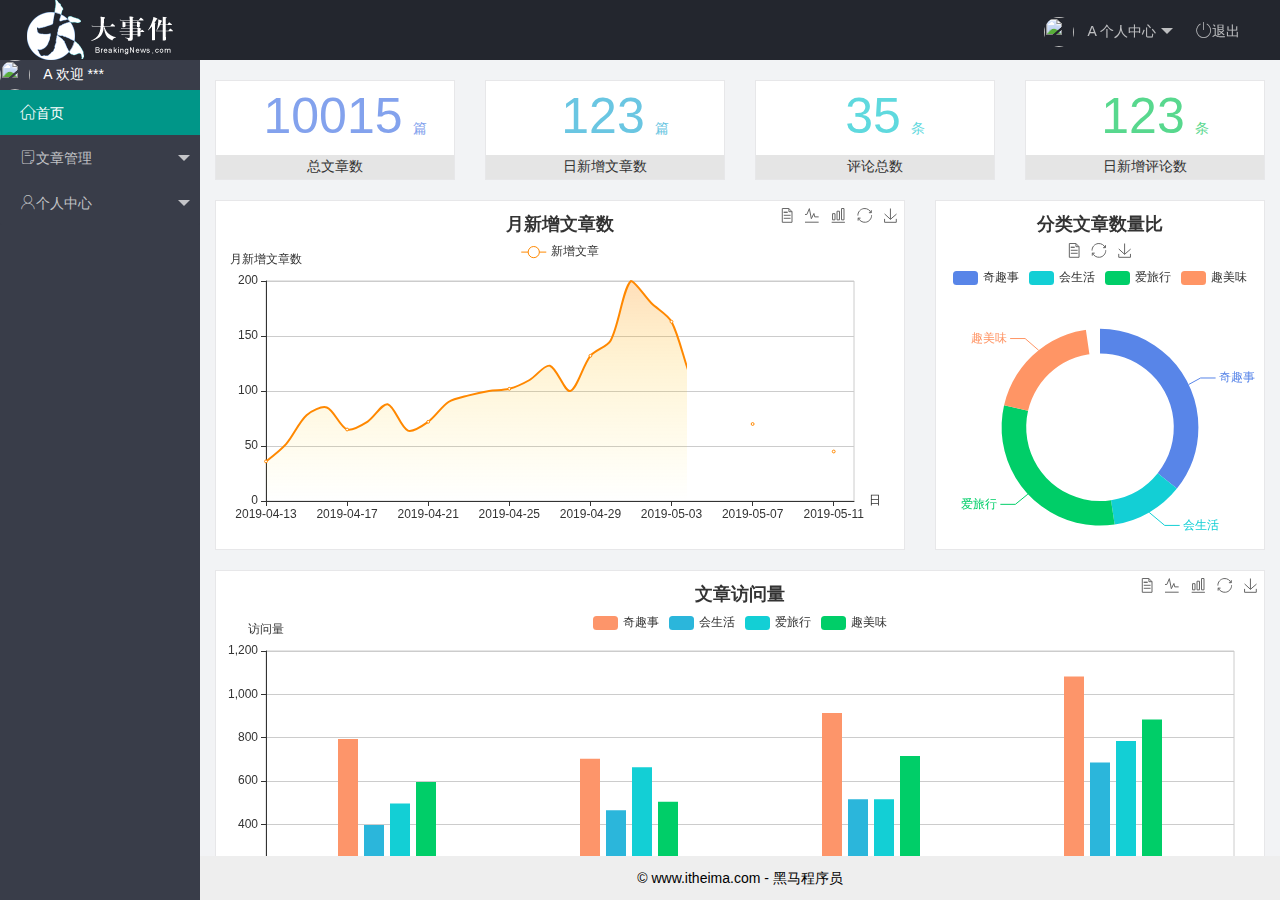
==== index.html @ 7f051580 "保存登录页面" ====
<html lang="en">

<head>
    <meta charset="UTF-8" />
    <meta name="viewport" content="width=device-width, initial-scale=1.0" />
    <title>后台主页</title>
    <!-- 导入 layui 的样式表 -->
    <link rel="stylesheet" href="/assets/lib/layui/css/layui.css" />
    <!-- 导入第三方图标库 -->
    <link rel="stylesheet" href="/assets/fonts/iconfont.css" />
    <!-- 导入自己的样式表 -->
    <link rel="stylesheet" href="/assets/css/index.css" />
</head>

<body class="layui-layout-body">
    <div class="layui-layout layui-layout-admin">
        <div class="layui-header">
            <div class="layui-logo">
                <img src="/assets/images/logo.png" alt="" />
            </div>
            <!-- 头部区域（可配合layui已有的水平导航） -->
            <ul class="layui-nav layui-layout-right">
                <li class="layui-nav-item">
                    <a href="javascript:;" class="userinfo">
                        <img src="http://t.cn/RCzsdCq" class="layui-nav-img" />
                        <span class="text-avatar">A</span> 个人中心
                    </a>
                    <dl class="layui-nav-child">
                        <dd><a href="">基本资料</a></dd>
                        <dd><a href="">更换头像</a></dd>
                        <dd><a href="">重置密码</a></dd>
                    </dl>
                </li>
                <li class="layui-nav-item">
                    <a href=""><span class="iconfont icon-tuichu"></span>退出</a>
                </li>
            </ul>
        </div>

        <div class="layui-side layui-bg-black">
            <div class="layui-side-scroll">
                <div class="userinfo">
                    <img src="http://t.cn/RCzsdCq" class="layui-nav-img" />
                    <span class="text-avatar">A</span>
                    <span id="welcome">欢迎 ***</span>
                </div>
                <!-- 左侧导航区域（可配合layui已有的垂直导航） -->
                <ul class="layui-nav layui-nav-tree" lay-shrink="all">
                    <li class="layui-nav-item layui-this">
                        <a href="/home/dashboard.html" target="fm"><span class="iconfont icon-home"></span>首页</a>
                    </li>
                    <li class="layui-nav-item">
                        <a class="" href="javascript:;"><span class="iconfont icon-16"></span>文章管理</a>
                        <dl class="layui-nav-child">
                            <dd>
                                <a href="javascript:;"><i class="layui-icon layui-icon-app"></i>文章类别</a>
                            </dd>
                            <dd>
                                <a href="javascript:;"><i class="layui-icon layui-icon-app"></i>文章列表</a>
                            </dd>
                            <dd>
                                <a href="javascript:;"><i class="layui-icon layui-icon-app"></i>发布文章</a>
                            </dd>
                        </dl>
                    </li>
                    <li class="layui-nav-item">
                        <a href="javascript:;"><span class="iconfont icon-user"></span>个人中心</a>
                        <dl class="layui-nav-child">
                            <dd>
                                <a href="javascript:;"><i class="layui-icon layui-icon-app"></i>基本资料</a>
                            </dd>
                            <dd>
                                <a href="javascript:;"><i class="layui-icon layui-icon-app"></i>更换头像</a>
                            </dd>
                            <dd>
                                <a href="javascript:;"><i class="layui-icon layui-icon-app"></i>重置密码</a>
                            </dd>
                        </dl>
                    </li>
                </ul>
            </div>
        </div>

        <div class="layui-body">
            <!-- 内容主体区域 -->
            <iframe name="fm" src="/home/dashboard.html" frameborder="0"></iframe>
        </div>

        <div class="layui-footer">
            <!-- 底部固定区域 -->
            © www.itheima.com - 黑马程序员
        </div>
    </div>
    <!-- 导入 layui 的JS文件 -->
    <script src="/assets/lib/layui/layui.all.js"></script>
</body>

</html>
---- assets/lib/layui/css/layui.css ----
/** layui-v2.5.5 MIT License By https://www.layui.com */
 .layui-inline,img{display:inline-block;vertical-align:middle}h1,h2,h3,h4,h5,h6{font-weight:400}.layui-edge,.layui-header,.layui-inline,.layui-main{position:relative}.layui-body,.layui-edge,.layui-elip{overflow:hidden}.layui-btn,.layui-edge,.layui-inline,img{vertical-align:middle}.layui-btn,.layui-disabled,.layui-icon,.layui-unselect{-moz-user-select:none;-webkit-user-select:none;-ms-user-select:none}.layui-elip,.layui-form-checkbox span,.layui-form-pane .layui-form-label{text-overflow:ellipsis;white-space:nowrap}.layui-breadcrumb,.layui-tree-btnGroup{visibility:hidden}blockquote,body,button,dd,div,dl,dt,form,h1,h2,h3,h4,h5,h6,input,li,ol,p,pre,td,textarea,th,ul{margin:0;padding:0;-webkit-tap-highlight-color:rgba(0,0,0,0)}a:active,a:hover{outline:0}img{border:none}li{list-style:none}table{border-collapse:collapse;border-spacing:0}h4,h5,h6{font-size:100%}button,input,optgroup,option,select,textarea{font-family:inherit;font-size:inherit;font-style:inherit;font-weight:inherit;outline:0}pre{white-space:pre-wrap;white-space:-moz-pre-wrap;white-space:-pre-wrap;white-space:-o-pre-wrap;word-wrap:break-word}body{line-height:24px;font:14px Helvetica Neue,Helvetica,PingFang SC,Tahoma,Arial,sans-serif}hr{height:1px;margin:10px 0;border:0;clear:both}a{color:#333;text-decoration:none}a:hover{color:#777}a cite{font-style:normal;*cursor:pointer}.layui-border-box,.layui-border-box *{box-sizing:border-box}.layui-box,.layui-box *{box-sizing:content-box}.layui-clear{clear:both;*zoom:1}.layui-clear:after{content:'\20';clear:both;*zoom:1;display:block;height:0}.layui-inline{*display:inline;*zoom:1}.layui-edge{display:inline-block;width:0;height:0;border-width:6px;border-style:dashed;border-color:transparent}.layui-edge-top{top:-4px;border-bottom-color:#999;border-bottom-style:solid}.layui-edge-right{border-left-color:#999;border-left-style:solid}.layui-edge-bottom{top:2px;border-top-color:#999;border-top-style:solid}.layui-edge-left{border-right-color:#999;border-right-style:solid}.layui-disabled,.layui-disabled:hover{color:#d2d2d2!important;cursor:not-allowed!important}.layui-circle{border-radius:100%}.layui-show{display:block!important}.layui-hide{display:none!important}@font-face{font-family:layui-icon;src:url(../font/iconfont.eot?v=250);src:url(../font/iconfont.eot?v=250#iefix) format('embedded-opentype'),url(../font/iconfont.woff2?v=250) format('woff2'),url(../font/iconfont.woff?v=250) format('woff'),url(../font/iconfont.ttf?v=250) format('truetype'),url(../font/iconfont.svg?v=250#layui-icon) format('svg')}.layui-icon{font-family:layui-icon!important;font-size:16px;font-style:normal;-webkit-font-smoothing:antialiased;-moz-osx-font-smoothing:grayscale}.layui-icon-reply-fill:before{content:"\e611"}.layui-icon-set-fill:before{content:"\e614"}.layui-icon-menu-fill:before{content:"\e60f"}.layui-icon-search:before{content:"\e615"}.layui-icon-share:before{content:"\e641"}.layui-icon-set-sm:before{content:"\e620"}.layui-icon-engine:before{content:"\e628"}.layui-icon-close:before{content:"\1006"}.layui-icon-close-fill:before{content:"\1007"}.layui-icon-chart-screen:before{content:"\e629"}.layui-icon-star:before{content:"\e600"}.layui-icon-circle-dot:before{content:"\e617"}.layui-icon-chat:before{content:"\e606"}.layui-icon-release:before{content:"\e609"}.layui-icon-list:before{content:"\e60a"}.layui-icon-chart:before{content:"\e62c"}.layui-icon-ok-circle:before{content:"\1005"}.layui-icon-layim-theme:before{content:"\e61b"}.layui-icon-table:before{content:"\e62d"}.layui-icon-right:before{content:"\e602"}.layui-icon-left:before{content:"\e603"}.layui-icon-cart-simple:before{content:"\e698"}.layui-icon-face-cry:before{content:"\e69c"}.layui-icon-face-smile:before{content:"\e6af"}.layui-icon-survey:before{content:"\e6b2"}.layui-icon-tree:before{content:"\e62e"}.layui-icon-upload-circle:before{content:"\e62f"}.layui-icon-add-circle:before{content:"\e61f"}.layui-icon-download-circle:before{content:"\e601"}.layui-icon-templeate-1:before{content:"\e630"}.layui-icon-util:before{content:"\e631"}.layui-icon-face-surprised:before{content:"\e664"}.layui-icon-edit:before{content:"\e642"}.layui-icon-speaker:before{content:"\e645"}.layui-icon-down:before{content:"\e61a"}.layui-icon-file:before{content:"\e621"}.layui-icon-layouts:before{content:"\e632"}.layui-icon-rate-half:before{content:"\e6c9"}.layui-icon-add-circle-fine:before{content:"\e608"}.layui-icon-prev-circle:before{content:"\e633"}.layui-icon-read:before{content:"\e705"}.layui-icon-404:before{content:"\e61c"}.layui-icon-carousel:before{content:"\e634"}.layui-icon-help:before{content:"\e607"}.layui-icon-code-circle:before{content:"\e635"}.layui-icon-water:before{content:"\e636"}.layui-icon-username:before{content:"\e66f"}.layui-icon-find-fill:before{content:"\e670"}.layui-icon-about:before{content:"\e60b"}.layui-icon-location:before{content:"\e715"}.layui-icon-up:before{content:"\e619"}.layui-icon-pause:before{content:"\e651"}.layui-icon-date:before{content:"\e637"}.layui-icon-layim-uploadfile:before{content:"\e61d"}.layui-icon-delete:before{content:"\e640"}.layui-icon-play:before{content:"\e652"}.layui-icon-top:before{content:"\e604"}.layui-icon-friends:before{content:"\e612"}.layui-icon-refresh-3:before{content:"\e9aa"}.layui-icon-ok:before{content:"\e605"}.layui-icon-layer:before{content:"\e638"}.layui-icon-face-smile-fine:before{content:"\e60c"}.layui-icon-dollar:before{content:"\e659"}.layui-icon-group:before{content:"\e613"}.layui-icon-layim-download:before{content:"\e61e"}.layui-icon-picture-fine:before{content:"\e60d"}.layui-icon-link:before{content:"\e64c"}.layui-icon-diamond:before{content:"\e735"}.layui-icon-log:before{content:"\e60e"}.layui-icon-rate-solid:before{content:"\e67a"}.layui-icon-fonts-del:before{content:"\e64f"}.layui-icon-unlink:before{content:"\e64d"}.layui-icon-fonts-clear:before{content:"\e639"}.layui-icon-triangle-r:before{content:"\e623"}.layui-icon-circle:before{content:"\e63f"}.layui-icon-radio:before{content:"\e643"}.layui-icon-align-center:before{content:"\e647"}.layui-icon-align-right:before{content:"\e648"}.layui-icon-align-left:before{content:"\e649"}.layui-icon-loading-1:before{content:"\e63e"}.layui-icon-return:before{content:"\e65c"}.layui-icon-fonts-strong:before{content:"\e62b"}.layui-icon-upload:before{content:"\e67c"}.layui-icon-dialogue:before{content:"\e63a"}.layui-icon-video:before{content:"\e6ed"}.layui-icon-headset:before{content:"\e6fc"}.layui-icon-cellphone-fine:before{content:"\e63b"}.layui-icon-add-1:before{content:"\e654"}.layui-icon-face-smile-b:before{content:"\e650"}.layui-icon-fonts-html:before{content:"\e64b"}.layui-icon-form:before{content:"\e63c"}.layui-icon-cart:before{content:"\e657"}.layui-icon-camera-fill:before{content:"\e65d"}.layui-icon-tabs:before{content:"\e62a"}.layui-icon-fonts-code:before{content:"\e64e"}.layui-icon-fire:before{content:"\e756"}.layui-icon-set:before{content:"\e716"}.layui-icon-fonts-u:before{content:"\e646"}.layui-icon-triangle-d:before{content:"\e625"}.layui-icon-tips:before{content:"\e702"}.layui-icon-picture:before{content:"\e64a"}.layui-icon-more-vertical:before{content:"\e671"}.layui-icon-flag:before{content:"\e66c"}.layui-icon-loading:before{content:"\e63d"}.layui-icon-fonts-i:before{content:"\e644"}.layui-icon-refresh-1:before{content:"\e666"}.layui-icon-rmb:before{content:"\e65e"}.layui-icon-home:before{content:"\e68e"}.layui-icon-user:before{content:"\e770"}.layui-icon-notice:before{content:"\e667"}.layui-icon-login-weibo:before{content:"\e675"}.layui-icon-voice:before{content:"\e688"}.layui-icon-upload-drag:before{content:"\e681"}.layui-icon-login-qq:before{content:"\e676"}.layui-icon-snowflake:before{content:"\e6b1"}.layui-icon-file-b:before{content:"\e655"}.layui-icon-template:before{content:"\e663"}.layui-icon-auz:before{content:"\e672"}.layui-icon-console:before{content:"\e665"}.layui-icon-app:before{content:"\e653"}.layui-icon-prev:before{content:"\e65a"}.layui-icon-website:before{content:"\e7ae"}.layui-icon-next:before{content:"\e65b"}.layui-icon-component:before{content:"\e857"}.layui-icon-more:before{content:"\e65f"}.layui-icon-login-wechat:before{content:"\e677"}.layui-icon-shrink-right:before{content:"\e668"}.layui-icon-spread-left:before{content:"\e66b"}.layui-icon-camera:before{content:"\e660"}.layui-icon-note:before{content:"\e66e"}.layui-icon-refresh:before{content:"\e669"}.layui-icon-female:before{content:"\e661"}.layui-icon-male:before{content:"\e662"}.layui-icon-password:before{content:"\e673"}.layui-icon-senior:before{content:"\e674"}.layui-icon-theme:before{content:"\e66a"}.layui-icon-tread:before{content:"\e6c5"}.layui-icon-praise:before{content:"\e6c6"}.layui-icon-star-fill:before{content:"\e658"}.layui-icon-rate:before{content:"\e67b"}.layui-icon-template-1:before{content:"\e656"}.layui-icon-vercode:before{content:"\e679"}.layui-icon-cellphone:before{content:"\e678"}.layui-icon-screen-full:before{content:"\e622"}.layui-icon-screen-restore:before{content:"\e758"}.layui-icon-cols:before{content:"\e610"}.layui-icon-export:before{content:"\e67d"}.layui-icon-print:before{content:"\e66d"}.layui-icon-slider:before{content:"\e714"}.layui-icon-addition:before{content:"\e624"}.layui-icon-subtraction:before{content:"\e67e"}.layui-icon-service:before{content:"\e626"}.layui-icon-transfer:before{content:"\e691"}.layui-main{width:1140px;margin:0 auto}.layui-header{z-index:1000;height:60px}.layui-header a:hover{transition:all .5s;-webkit-transition:all .5s}.layui-side{position:fixed;left:0;top:0;bottom:0;z-index:999;width:200px;overflow-x:hidden}.layui-side-scroll{position:relative;width:220px;height:100%;overflow-x:hidden}.layui-body{position:absolute;left:200px;right:0;top:0;bottom:0;z-index:998;width:auto;overflow-y:auto;box-sizing:border-box}.layui-layout-body{overflow:hidden}.layui-layout-admin .layui-header{background-color:#23262E}.layui-layout-admin .layui-side{top:60px;width:200px;overflow-x:hidden}.layui-layout-admin .layui-body{position:fixed;top:60px;bottom:44px}.layui-layout-admin .layui-main{width:auto;margin:0 15px}.layui-layout-admin .layui-footer{position:fixed;left:200px;right:0;bottom:0;height:44px;line-height:44px;padding:0 15px;background-color:#eee}.layui-layout-admin .layui-logo{position:absolute;left:0;top:0;width:200px;height:100%;line-height:60px;text-align:center;color:#009688;font-size:16px}.layui-layout-admin .layui-header .layui-nav{background:0 0}.layui-layout-left{position:absolute!important;left:200px;top:0}.layui-layout-right{position:absolute!important;right:0;top:0}.layui-container{position:relative;margin:0 auto;padding:0 15px;box-sizing:border-box}.layui-fluid{position:relative;margin:0 auto;padding:0 15px}.layui-row:after,.layui-row:before{content:'';display:block;clear:both}.layui-col-lg1,.layui-col-lg10,.layui-col-lg11,.layui-col-lg12,.layui-col-lg2,.layui-col-lg3,.layui-col-lg4,.layui-col-lg5,.layui-col-lg6,.layui-col-lg7,.layui-col-lg8,.layui-col-lg9,.layui-col-md1,.layui-col-md10,.layui-col-md11,.layui-col-md12,.layui-col-md2,.layui-col-md3,.layui-col-md4,.layui-col-md5,.layui-col-md6,.layui-col-md7,.layui-col-md8,.layui-col-md9,.layui-col-sm1,.layui-col-sm10,.layui-col-sm11,.layui-col-sm12,.layui-col-sm2,.layui-col-sm3,.layui-col-sm4,.layui-col-sm5,.layui-col-sm6,.layui-col-sm7,.layui-col-sm8,.layui-col-sm9,.layui-col-xs1,.layui-col-xs10,.layui-col-xs11,.layui-col-xs12,.layui-col-xs2,.layui-col-xs3,.layui-col-xs4,.layui-col-xs5,.layui-col-xs6,.layui-col-xs7,.layui-col-xs8,.layui-col-xs9{position:relative;display:block;box-sizing:border-box}.layui-col-xs1,.layui-col-xs10,.layui-col-xs11,.layui-col-xs12,.layui-col-xs2,.layui-col-xs3,.layui-col-xs4,.layui-col-xs5,.layui-col-xs6,.layui-col-xs7,.layui-col-xs8,.layui-col-xs9{float:left}.layui-col-xs1{width:8.33333333%}.layui-col-xs2{width:16.66666667%}.layui-col-xs3{width:25%}.layui-col-xs4{width:33.33333333%}.layui-col-xs5{width:41.66666667%}.layui-col-xs6{width:50%}.layui-col-xs7{width:58.33333333%}.layui-col-xs8{width:66.66666667%}.layui-col-xs9{width:75%}.layui-col-xs10{width:83.33333333%}.layui-col-xs11{width:91.66666667%}.layui-col-xs12{width:100%}.layui-col-xs-offset1{margin-left:8.33333333%}.layui-col-xs-offset2{margin-left:16.66666667%}.layui-col-xs-offset3{margin-left:25%}.layui-col-xs-offset4{margin-left:33.33333333%}.layui-col-xs-offset5{margin-left:41.66666667%}.layui-col-xs-offset6{margin-left:50%}.layui-col-xs-offset7{margin-left:58.33333333%}.layui-col-xs-offset8{margin-left:66.66666667%}.layui-col-xs-offset9{margin-left:75%}.layui-col-xs-offset10{margin-left:83.33333333%}.layui-col-xs-offset11{margin-left:91.66666667%}.layui-col-xs-offset12{margin-left:100%}@media screen and (max-width:768px){.layui-hide-xs{display:none!important}.layui-show-xs-block{display:block!important}.layui-show-xs-inline{display:inline!important}.layui-show-xs-inline-block{display:inline-block!important}}@media screen and (min-width:768px){.layui-container{width:750px}.layui-hide-sm{display:none!important}.layui-show-sm-block{display:block!important}.layui-show-sm-inline{display:inline!important}.layui-show-sm-inline-block{display:inline-block!important}.layui-col-sm1,.layui-col-sm10,.layui-col-sm11,.layui-col-sm12,.layui-col-sm2,.layui-col-sm3,.layui-col-sm4,.layui-col-sm5,.layui-col-sm6,.layui-col-sm7,.layui-col-sm8,.layui-col-sm9{float:left}.layui-col-sm1{width:8.33333333%}.layui-col-sm2{width:16.66666667%}.layui-col-sm3{width:25%}.layui-col-sm4{width:33.33333333%}.layui-col-sm5{width:41.66666667%}.layui-col-sm6{width:50%}.layui-col-sm7{width:58.33333333%}.layui-col-sm8{width:66.66666667%}.layui-col-sm9{width:75%}.layui-col-sm10{width:83.33333333%}.layui-col-sm11{width:91.66666667%}.layui-col-sm12{width:100%}.layui-col-sm-offset1{margin-left:8.33333333%}.layui-col-sm-offset2{margin-left:16.66666667%}.layui-col-sm-offset3{margin-left:25%}.layui-col-sm-offset4{margin-left:33.33333333%}.layui-col-sm-offset5{margin-left:41.66666667%}.layui-col-sm-offset6{margin-left:50%}.layui-col-sm-offset7{margin-left:58.33333333%}.layui-col-sm-offset8{margin-left:66.66666667%}.layui-col-sm-offset9{margin-left:75%}.layui-col-sm-offset10{margin-left:83.33333333%}.layui-col-sm-offset11{margin-left:91.66666667%}.layui-col-sm-offset12{margin-left:100%}}@media screen and (min-width:992px){.layui-container{width:970px}.layui-hide-md{display:none!important}.layui-show-md-block{display:block!important}.layui-show-md-inline{display:inline!important}.layui-show-md-inline-block{display:inline-block!important}.layui-col-md1,.layui-col-md10,.layui-col-md11,.layui-col-md12,.layui-col-md2,.layui-col-md3,.layui-col-md4,.layui-col-md5,.layui-col-md6,.layui-col-md7,.layui-col-md8,.layui-col-md9{float:left}.layui-col-md1{width:8.33333333%}.layui-col-md2{width:16.66666667%}.layui-col-md3{width:25%}.layui-col-md4{width:33.33333333%}.layui-col-md5{width:41.66666667%}.layui-col-md6{width:50%}.layui-col-md7{width:58.33333333%}.layui-col-md8{width:66.66666667%}.layui-col-md9{width:75%}.layui-col-md10{width:83.33333333%}.layui-col-md11{width:91.66666667%}.layui-col-md12{width:100%}.layui-col-md-offset1{margin-left:8.33333333%}.layui-col-md-offset2{margin-left:16.66666667%}.layui-col-md-offset3{margin-left:25%}.layui-col-md-offset4{margin-left:33.33333333%}.layui-col-md-offset5{margin-left:41.66666667%}.layui-col-md-offset6{margin-left:50%}.layui-col-md-offset7{margin-left:58.33333333%}.layui-col-md-offset8{margin-left:66.66666667%}.layui-col-md-offset9{margin-left:75%}.layui-col-md-offset10{margin-left:83.33333333%}.layui-col-md-offset11{margin-left:91.66666667%}.layui-col-md-offset12{margin-left:100%}}@media screen and (min-width:1200px){.layui-container{width:1170px}.layui-hide-lg{display:none!important}.layui-show-lg-block{display:block!important}.layui-show-lg-inline{display:inline!important}.layui-show-lg-inline-block{display:inline-block!important}.layui-col-lg1,.layui-col-lg10,.layui-col-lg11,.layui-col-lg12,.layui-col-lg2,.layui-col-lg3,.layui-col-lg4,.layui-col-lg5,.layui-col-lg6,.layui-col-lg7,.layui-col-lg8,.layui-col-lg9{float:left}.layui-col-lg1{width:8.33333333%}.layui-col-lg2{width:16.66666667%}.layui-col-lg3{width:25%}.layui-col-lg4{width:33.33333333%}.layui-col-lg5{width:41.66666667%}.layui-col-lg6{width:50%}.layui-col-lg7{width:58.33333333%}.layui-col-lg8{width:66.66666667%}.layui-col-lg9{width:75%}.layui-col-lg10{width:83.33333333%}.layui-col-lg11{width:91.66666667%}.layui-col-lg12{width:100%}.layui-col-lg-offset1{margin-left:8.33333333%}.layui-col-lg-offset2{margin-left:16.66666667%}.layui-col-lg-offset3{margin-left:25%}.layui-col-lg-offset4{margin-left:33.33333333%}.layui-col-lg-offset5{margin-left:41.66666667%}.layui-col-lg-offset6{margin-left:50%}.layui-col-lg-offset7{margin-left:58.33333333%}.layui-col-lg-offset8{margin-left:66.66666667%}.layui-col-lg-offset9{margin-left:75%}.layui-col-lg-offset10{margin-left:83.33333333%}.layui-col-lg-offset11{margin-left:91.66666667%}.layui-col-lg-offset12{margin-left:100%}}.layui-col-space1{margin:-.5px}.layui-col-space1>*{padding:.5px}.layui-col-space3{margin:-1.5px}.layui-col-space3>*{padding:1.5px}.layui-col-space5{margin:-2.5px}.layui-col-space5>*{padding:2.5px}.layui-col-space8{margin:-3.5px}.layui-col-space8>*{padding:3.5px}.layui-col-space10{margin:-5px}.layui-col-space10>*{padding:5px}.layui-col-space12{margin:-6px}.layui-col-space12>*{padding:6px}.layui-col-space15{margin:-7.5px}.layui-col-space15>*{padding:7.5px}.layui-col-space18{margin:-9px}.layui-col-space18>*{padding:9px}.layui-col-space20{margin:-10px}.layui-col-space20>*{padding:10px}.layui-col-space22{margin:-11px}.layui-col-space22>*{padding:11px}.layui-col-space25{margin:-12.5px}.layui-col-space25>*{padding:12.5px}.layui-col-space30{margin:-15px}.layui-col-space30>*{padding:15px}.layui-btn,.layui-input,.layui-select,.layui-textarea,.layui-upload-button{outline:0;-webkit-appearance:none;transition:all .3s;-webkit-transition:all .3s;box-sizing:border-box}.layui-elem-quote{margin-bottom:10px;padding:15px;line-height:22px;border-left:5px solid #009688;border-radius:0 2px 2px 0;background-color:#f2f2f2}.layui-quote-nm{border-style:solid;border-width:1px 1px 1px 5px;background:0 0}.layui-elem-field{margin-bottom:10px;padding:0;border-width:1px;border-style:solid}.layui-elem-field legend{margin-left:20px;padding:0 10px;font-size:20px;font-weight:300}.layui-field-title{margin:10px 0 20px;border-width:1px 0 0}.layui-field-box{padding:10px 15px}.layui-field-title .layui-field-box{padding:10px 0}.layui-progress{position:relative;height:6px;border-radius:20px;background-color:#e2e2e2}.layui-progress-bar{position:absolute;left:0;top:0;width:0;max-width:100%;height:6px;border-radius:20px;text-align:right;background-color:#5FB878;transition:all .3s;-webkit-transition:all .3s}.layui-progress-big,.layui-progress-big .layui-progress-bar{height:18px;line-height:18px}.layui-progress-text{position:relative;top:-20px;line-height:18px;font-size:12px;color:#666}.layui-progress-big .layui-progress-text{position:static;padding:0 10px;color:#fff}.layui-collapse{border-width:1px;border-style:solid;border-radius:2px}.layui-colla-content,.layui-colla-item{border-top-width:1px;border-top-style:solid}.layui-colla-item:first-child{border-top:none}.layui-colla-title{position:relative;height:42px;line-height:42px;padding:0 15px 0 35px;color:#333;background-color:#f2f2f2;cursor:pointer;font-size:14px;overflow:hidden}.layui-colla-content{display:none;padding:10px 15px;line-height:22px;color:#666}.layui-colla-icon{position:absolute;left:15px;top:0;font-size:14px}.layui-card{margin-bottom:15px;border-radius:2px;background-color:#fff;box-shadow:0 1px 2px 0 rgba(0,0,0,.05)}.layui-card:last-child{margin-bottom:0}.layui-card-header{position:relative;height:42px;line-height:42px;padding:0 15px;border-bottom:1px solid #f6f6f6;color:#333;border-radius:2px 2px 0 0;font-size:14px}.layui-bg-black,.layui-bg-blue,.layui-bg-cyan,.layui-bg-green,.layui-bg-orange,.layui-bg-red{color:#fff!important}.layui-card-body{position:relative;padding:10px 15px;line-height:24px}.layui-card-body[pad15]{padding:15px}.layui-card-body[pad20]{padding:20px}.layui-card-body .layui-table{margin:5px 0}.layui-card .layui-tab{margin:0}.layui-panel-window{position:relative;padding:15px;border-radius:0;border-top:5px solid #E6E6E6;background-color:#fff}.layui-auxiliar-moving{position:fixed;left:0;right:0;top:0;bottom:0;width:100%;height:100%;background:0 0;z-index:9999999999}.layui-form-label,.layui-form-mid,.layui-form-select,.layui-input-block,.layui-input-inline,.layui-textarea{position:relative}.layui-bg-red{background-color:#FF5722!important}.layui-bg-orange{background-color:#FFB800!important}.layui-bg-green{background-color:#009688!important}.layui-bg-cyan{background-color:#2F4056!important}.layui-bg-blue{background-color:#1E9FFF!important}.layui-bg-black{background-color:#393D49!important}.layui-bg-gray{background-color:#eee!important;color:#666!important}.layui-badge-rim,.layui-colla-content,.layui-colla-item,.layui-collapse,.layui-elem-field,.layui-form-pane .layui-form-item[pane],.layui-form-pane .layui-form-label,.layui-input,.layui-layedit,.layui-layedit-tool,.layui-quote-nm,.layui-select,.layui-tab-bar,.layui-tab-card,.layui-tab-title,.layui-tab-title .layui-this:after,.layui-textarea{border-color:#e6e6e6}.layui-timeline-item:before,hr{background-color:#e6e6e6}.layui-text{line-height:22px;font-size:14px;color:#666}.layui-text h1,.layui-text h2,.layui-text h3{font-weight:500;color:#333}.layui-text h1{font-size:30px}.layui-text h2{font-size:24px}.layui-text h3{font-size:18px}.layui-text a:not(.layui-btn){color:#01AAED}.layui-text a:not(.layui-btn):hover{text-decoration:underline}.layui-text ul{padding:5px 0 5px 15px}.layui-text ul li{margin-top:5px;list-style-type:disc}.layui-text em,.layui-word-aux{color:#999!important;padding:0 5px!important}.layui-btn{display:inline-block;height:38px;line-height:38px;padding:0 18px;background-color:#009688;color:#fff;white-space:nowrap;text-align:center;font-size:14px;border:none;border-radius:2px;cursor:pointer}.layui-btn:hover{opacity:.8;filter:alpha(opacity=80);color:#fff}.layui-btn:active{opacity:1;filter:alpha(opacity=100)}.layui-btn+.layui-btn{margin-left:10px}.layui-btn-container{font-size:0}.layui-btn-container .layui-btn{margin-right:10px;margin-bottom:10px}.layui-btn-container .layui-btn+.layui-btn{margin-left:0}.layui-table .layui-btn-container .layui-btn{margin-bottom:9px}.layui-btn-radius{border-radius:100px}.layui-btn .layui-icon{margin-right:3px;font-size:18px;vertical-align:bottom;vertical-align:middle\9}.layui-btn-primary{border:1px solid #C9C9C9;background-color:#fff;color:#555}.layui-btn-primary:hover{border-color:#009688;color:#333}.layui-btn-normal{background-color:#1E9FFF}.layui-btn-warm{background-color:#FFB800}.layui-btn-danger{background-color:#FF5722}.layui-btn-checked{background-color:#5FB878}.layui-btn-disabled,.layui-btn-disabled:active,.layui-btn-disabled:hover{border:1px solid #e6e6e6;background-color:#FBFBFB;color:#C9C9C9;cursor:not-allowed;opacity:1}.layui-btn-lg{height:44px;line-height:44px;padding:0 25px;font-size:16px}.layui-btn-sm{height:30px;line-height:30px;padding:0 10px;font-size:12px}.layui-btn-sm i{font-size:16px!important}.layui-btn-xs{height:22px;line-height:22px;padding:0 5px;font-size:12px}.layui-btn-xs i{font-size:14px!important}.layui-btn-group{display:inline-block;vertical-align:middle;font-size:0}.layui-btn-group .layui-btn{margin-left:0!important;margin-right:0!important;border-left:1px solid rgba(255,255,255,.5);border-radius:0}.layui-btn-group .layui-btn-primary{border-left:none}.layui-btn-group .layui-btn-primary:hover{border-color:#C9C9C9;color:#009688}.layui-btn-group .layui-btn:first-child{border-left:none;border-radius:2px 0 0 2px}.layui-btn-group .layui-btn-primary:first-child{border-left:1px solid #c9c9c9}.layui-btn-group .layui-btn:last-child{border-radius:0 2px 2px 0}.layui-btn-group .layui-btn+.layui-btn{margin-left:0}.layui-btn-group+.layui-btn-group{margin-left:10px}.layui-btn-fluid{width:100%}.layui-input,.layui-select,.layui-textarea{height:38px;line-height:1.3;line-height:38px\9;border-width:1px;border-style:solid;background-color:#fff;border-radius:2px}.layui-input::-webkit-input-placeholder,.layui-select::-webkit-input-placeholder,.layui-textarea::-webkit-input-placeholder{line-height:1.3}.layui-input,.layui-textarea{display:block;width:100%;padding-left:10px}.layui-input:hover,.layui-textarea:hover{border-color:#D2D2D2!important}.layui-input:focus,.layui-textarea:focus{border-color:#C9C9C9!important}.layui-textarea{min-height:100px;height:auto;line-height:20px;padding:6px 10px;resize:vertical}.layui-select{padding:0 10px}.layui-form input[type=checkbox],.layui-form input[type=radio],.layui-form select{display:none}.layui-form [lay-ignore]{display:initial}.layui-form-item{margin-bottom:15px;clear:both;*zoom:1}.layui-form-item:after{content:'\20';clear:both;*zoom:1;display:block;height:0}.layui-form-label{float:left;display:block;padding:9px 15px;width:80px;font-weight:400;line-height:20px;text-align:right}.layui-form-label-col{display:block;float:none;padding:9px 0;line-height:20px;text-align:left}.layui-form-item .layui-inline{margin-bottom:5px;margin-right:10px}.layui-input-block{margin-left:110px;min-height:36px}.layui-input-inline{display:inline-block;vertical-align:middle}.layui-form-item .layui-input-inline{float:left;width:190px;margin-right:10px}.layui-form-text .layui-input-inline{width:auto}.layui-form-mid{float:left;display:block;padding:9px 0!important;line-height:20px;margin-right:10px}.layui-form-danger+.layui-form-select .layui-input,.layui-form-danger:focus{border-color:#FF5722!important}.layui-form-select .layui-input{padding-right:30px;cursor:pointer}.layui-form-select .layui-edge{position:absolute;right:10px;top:50%;margin-top:-3px;cursor:pointer;border-width:6px;border-top-color:#c2c2c2;border-top-style:solid;transition:all .3s;-webkit-transition:all .3s}.layui-form-select dl{display:none;position:absolute;left:0;top:42px;padding:5px 0;z-index:899;min-width:100%;border:1px solid #d2d2d2;max-height:300px;overflow-y:auto;background-color:#fff;border-radius:2px;box-shadow:0 2px 4px rgba(0,0,0,.12);box-sizing:border-box}.layui-form-select dl dd,.layui-form-select dl dt{padding:0 10px;line-height:36px;white-space:nowrap;overflow:hidden;text-overflow:ellipsis}.layui-form-select dl dt{font-size:12px;color:#999}.layui-form-select dl dd{cursor:pointer}.layui-form-select dl dd:hover{background-color:#f2f2f2;-webkit-transition:.5s all;transition:.5s all}.layui-form-select .layui-select-group dd{padding-left:20px}.layui-form-select dl dd.layui-select-tips{padding-left:10px!important;color:#999}.layui-form-select dl dd.layui-this{background-color:#5FB878;color:#fff}.layui-form-checkbox,.layui-form-select dl dd.layui-disabled{background-color:#fff}.layui-form-selected dl{display:block}.layui-form-checkbox,.layui-form-checkbox *,.layui-form-switch{display:inline-block;vertical-align:middle}.layui-form-selected .layui-edge{margin-top:-9px;-webkit-transform:rotate(180deg);transform:rotate(180deg);margin-top:-3px\9}:root .layui-form-selected .layui-edge{margin-top:-9px\0/IE9}.layui-form-selectup dl{top:auto;bottom:42px}.layui-select-none{margin:5px 0;text-align:center;color:#999}.layui-select-disabled .layui-disabled{border-color:#eee!important}.layui-select-disabled .layui-edge{border-top-color:#d2d2d2}.layui-form-checkbox{position:relative;height:30px;line-height:30px;margin-right:10px;padding-right:30px;cursor:pointer;font-size:0;-webkit-transition:.1s linear;transition:.1s linear;box-sizing:border-box}.layui-form-checkbox span{padding:0 10px;height:100%;font-size:14px;border-radius:2px 0 0 2px;background-color:#d2d2d2;color:#fff;overflow:hidden}.layui-form-checkbox:hover span{background-color:#c2c2c2}.layui-form-checkbox i{position:absolute;right:0;top:0;width:30px;height:28px;border:1px solid #d2d2d2;border-left:none;border-radius:0 2px 2px 0;color:#fff;font-size:20px;text-align:center}.layui-form-checkbox:hover i{border-color:#c2c2c2;color:#c2c2c2}.layui-form-checked,.layui-form-checked:hover{border-color:#5FB878}.layui-form-checked span,.layui-form-checked:hover span{background-color:#5FB878}.layui-form-checked i,.layui-form-checked:hover i{color:#5FB878}.layui-form-item .layui-form-checkbox{margin-top:4px}.layui-form-checkbox[lay-skin=primary]{height:auto!important;line-height:normal!important;min-width:18px;min-height:18px;border:none!important;margin-right:0;padding-left:28px;padding-right:0;background:0 0}.layui-form-checkbox[lay-skin=primary] span{padding-left:0;padding-right:15px;line-height:18px;background:0 0;color:#666}.layui-form-checkbox[lay-skin=primary] i{right:auto;left:0;width:16px;height:16px;line-height:16px;border:1px solid #d2d2d2;font-size:12px;border-radius:2px;background-color:#fff;-webkit-transition:.1s linear;transition:.1s linear}.layui-form-checkbox[lay-skin=primary]:hover i{border-color:#5FB878;color:#fff}.layui-form-checked[lay-skin=primary] i{border-color:#5FB878!important;background-color:#5FB878;color:#fff}.layui-checkbox-disbaled[lay-skin=primary] span{background:0 0!important;color:#c2c2c2}.layui-checkbox-disbaled[lay-skin=primary]:hover i{border-color:#d2d2d2}.layui-form-item .layui-form-checkbox[lay-skin=primary]{margin-top:10px}.layui-form-switch{position:relative;height:22px;line-height:22px;min-width:35px;padding:0 5px;margin-top:8px;border:1px solid #d2d2d2;border-radius:20px;cursor:pointer;background-color:#fff;-webkit-transition:.1s linear;transition:.1s linear}.layui-form-switch i{position:absolute;left:5px;top:3px;width:16px;height:16px;border-radius:20px;background-color:#d2d2d2;-webkit-transition:.1s linear;transition:.1s linear}.layui-form-switch em{position:relative;top:0;width:25px;margin-left:21px;padding:0!important;text-align:center!important;color:#999!important;font-style:normal!important;font-size:12px}.layui-form-onswitch{border-color:#5FB878;background-color:#5FB878}.layui-checkbox-disbaled,.layui-checkbox-disbaled i{border-color:#e2e2e2!important}.layui-form-onswitch i{left:100%;margin-left:-21px;background-color:#fff}.layui-form-onswitch em{margin-left:5px;margin-right:21px;color:#fff!important}.layui-checkbox-disbaled span{background-color:#e2e2e2!important}.layui-checkbox-disbaled:hover i{color:#fff!important}[lay-radio]{display:none}.layui-form-radio,.layui-form-radio *{display:inline-block;vertical-align:middle}.layui-form-radio{line-height:28px;margin:6px 10px 0 0;padding-right:10px;cursor:pointer;font-size:0}.layui-form-radio *{font-size:14px}.layui-form-radio>i{margin-right:8px;font-size:22px;color:#c2c2c2}.layui-form-radio>i:hover,.layui-form-radioed>i{color:#5FB878}.layui-radio-disbaled>i{color:#e2e2e2!important}.layui-form-pane .layui-form-label{width:110px;padding:8px 15px;height:38px;line-height:20px;border-width:1px;border-style:solid;border-radius:2px 0 0 2px;text-align:center;background-color:#FBFBFB;overflow:hidden;box-sizing:border-box}.layui-form-pane .layui-input-inline{margin-left:-1px}.layui-form-pane .layui-input-block{margin-left:110px;left:-1px}.layui-form-pane .layui-input{border-radius:0 2px 2px 0}.layui-form-pane .layui-form-text .layui-form-label{float:none;width:100%;border-radius:2px;box-sizing:border-box;text-align:left}.layui-form-pane .layui-form-text .layui-input-inline{display:block;margin:0;top:-1px;clear:both}.layui-form-pane .layui-form-text .layui-input-block{margin:0;left:0;top:-1px}.layui-form-pane .layui-form-text .layui-textarea{min-height:100px;border-radius:0 0 2px 2px}.layui-form-pane .layui-form-checkbox{margin:4px 0 4px 10px}.layui-form-pane .layui-form-radio,.layui-form-pane .layui-form-switch{margin-top:6px;margin-left:10px}.layui-form-pane .layui-form-item[pane]{position:relative;border-width:1px;border-style:solid}.layui-form-pane .layui-form-item[pane] .layui-form-label{position:absolute;left:0;top:0;height:100%;border-width:0 1px 0 0}.layui-form-pane .layui-form-item[pane] .layui-input-inline{margin-left:110px}@media screen and (max-width:450px){.layui-form-item .layui-form-label{text-overflow:ellipsis;overflow:hidden;white-space:nowrap}.layui-form-item .layui-inline{display:block;margin-right:0;margin-bottom:20px;clear:both}.layui-form-item .layui-inline:after{content:'\20';clear:both;display:block;height:0}.layui-form-item .layui-input-inline{display:block;float:none;left:-3px;width:auto;margin:0 0 10px 112px}.layui-form-item .layui-input-inline+.layui-form-mid{margin-left:110px;top:-5px;padding:0}.layui-form-item .layui-form-checkbox{margin-right:5px;margin-bottom:5px}}.layui-layedit{border-width:1px;border-style:solid;border-radius:2px}.layui-layedit-tool{padding:3px 5px;border-bottom-width:1px;border-bottom-style:solid;font-size:0}.layedit-tool-fixed{position:fixed;top:0;border-top:1px solid #e2e2e2}.layui-layedit-tool .layedit-tool-mid,.layui-layedit-tool .layui-icon{display:inline-block;vertical-align:middle;text-align:center;font-size:14px}.layui-layedit-tool .layui-icon{position:relative;width:32px;height:30px;line-height:30px;margin:3px 5px;color:#777;cursor:pointer;border-radius:2px}.layui-layedit-tool .layui-icon:hover{color:#393D49}.layui-layedit-tool .layui-icon:active{color:#000}.layui-layedit-tool .layedit-tool-active{background-color:#e2e2e2;color:#000}.layui-layedit-tool .layui-disabled,.layui-layedit-tool .layui-disabled:hover{color:#d2d2d2;cursor:not-allowed}.layui-layedit-tool .layedit-tool-mid{width:1px;height:18px;margin:0 10px;background-color:#d2d2d2}.layedit-tool-html{width:50px!important;font-size:30px!important}.layedit-tool-b,.layedit-tool-code,.layedit-tool-help{font-size:16px!important}.layedit-tool-d,.layedit-tool-face,.layedit-tool-image,.layedit-tool-unlink{font-size:18px!important}.layedit-tool-image input{position:absolute;font-size:0;left:0;top:0;width:100%;height:100%;opacity:.01;filter:Alpha(opacity=1);cursor:pointer}.layui-layedit-iframe iframe{display:block;width:100%}#LAY_layedit_code{overflow:hidden}.layui-laypage{display:inline-block;*display:inline;*zoom:1;vertical-align:middle;margin:10px 0;font-size:0}.layui-laypage>a:first-child,.layui-laypage>a:first-child em{border-radius:2px 0 0 2px}.layui-laypage>a:last-child,.layui-laypage>a:last-child em{border-radius:0 2px 2px 0}.layui-laypage>:first-child{margin-left:0!important}.layui-laypage>:last-child{margin-right:0!important}.layui-laypage a,.layui-laypage button,.layui-laypage input,.layui-laypage select,.layui-laypage span{border:1px solid #e2e2e2}.layui-laypage a,.layui-laypage span{display:inline-block;*display:inline;*zoom:1;vertical-align:middle;padding:0 15px;height:28px;line-height:28px;margin:0 -1px 5px 0;background-color:#fff;color:#333;font-size:12px}.layui-flow-more a *,.layui-laypage input,.layui-table-view select[lay-ignore]{display:inline-block}.layui-laypage a:hover{color:#009688}.layui-laypage em{font-style:normal}.layui-laypage .layui-laypage-spr{color:#999;font-weight:700}.layui-laypage a{text-decoration:none}.layui-laypage .layui-laypage-curr{position:relative}.layui-laypage .layui-laypage-curr em{position:relative;color:#fff}.layui-laypage .layui-laypage-curr .layui-laypage-em{position:absolute;left:-1px;top:-1px;padding:1px;width:100%;height:100%;background-color:#009688}.layui-laypage-em{border-radius:2px}.layui-laypage-next em,.layui-laypage-prev em{font-family:Sim sun;font-size:16px}.layui-laypage .layui-laypage-count,.layui-laypage .layui-laypage-limits,.layui-laypage .layui-laypage-refresh,.layui-laypage .layui-laypage-skip{margin-left:10px;margin-right:10px;padding:0;border:none}.layui-laypage .layui-laypage-limits,.layui-laypage .layui-laypage-refresh{vertical-align:top}.layui-laypage .layui-laypage-refresh i{font-size:18px;cursor:pointer}.layui-laypage select{height:22px;padding:3px;border-radius:2px;cursor:pointer}.layui-laypage .layui-laypage-skip{height:30px;line-height:30px;color:#999}.layui-laypage button,.layui-laypage input{height:30px;line-height:30px;border-radius:2px;vertical-align:top;background-color:#fff;box-sizing:border-box}.layui-laypage input{width:40px;margin:0 10px;padding:0 3px;text-align:center}.layui-laypage input:focus,.layui-laypage select:focus{border-color:#009688!important}.layui-laypage button{margin-left:10px;padding:0 10px;cursor:pointer}.layui-table,.layui-table-view{margin:10px 0}.layui-flow-more{margin:10px 0;text-align:center;color:#999;font-size:14px}.layui-flow-more a{height:32px;line-height:32px}.layui-flow-more a *{vertical-align:top}.layui-flow-more a cite{padding:0 20px;border-radius:3px;background-color:#eee;color:#333;font-style:normal}.layui-flow-more a cite:hover{opacity:.8}.layui-flow-more a i{font-size:30px;color:#737383}.layui-table{width:100%;background-color:#fff;color:#666}.layui-table tr{transition:all .3s;-webkit-transition:all .3s}.layui-table th{text-align:left;font-weight:400}.layui-table tbody tr:hover,.layui-table thead tr,.layui-table-click,.layui-table-header,.layui-table-hover,.layui-table-mend,.layui-table-patch,.layui-table-tool,.layui-table-total,.layui-table-total tr,.layui-table[lay-even] tr:nth-child(even){background-color:#f2f2f2}.layui-table td,.layui-table th,.layui-table-col-set,.layui-table-fixed-r,.layui-table-grid-down,.layui-table-header,.layui-table-page,.layui-table-tips-main,.layui-table-tool,.layui-table-total,.layui-table-view,.layui-table[lay-skin=line],.layui-table[lay-skin=row]{border-width:1px;border-style:solid;border-color:#e6e6e6}.layui-table td,.layui-table th{position:relative;padding:9px 15px;min-height:20px;line-height:20px;font-size:14px}.layui-table[lay-skin=line] td,.layui-table[lay-skin=line] th{border-width:0 0 1px}.layui-table[lay-skin=row] td,.layui-table[lay-skin=row] th{border-width:0 1px 0 0}.layui-table[lay-skin=nob] td,.layui-table[lay-skin=nob] th{border:none}.layui-table img{max-width:100px}.layui-table[lay-size=lg] td,.layui-table[lay-size=lg] th{padding:15px 30px}.layui-table-view .layui-table[lay-size=lg] .layui-table-cell{height:40px;line-height:40px}.layui-table[lay-size=sm] td,.layui-table[lay-size=sm] th{font-size:12px;padding:5px 10px}.layui-table-view .layui-table[lay-size=sm] .layui-table-cell{height:20px;line-height:20px}.layui-table[lay-data]{display:none}.layui-table-box{position:relative;overflow:hidden}.layui-table-view .layui-table{position:relative;width:auto;margin:0}.layui-table-view .layui-table[lay-skin=line]{border-width:0 1px 0 0}.layui-table-view .layui-table[lay-skin=row]{border-width:0 0 1px}.layui-table-view .layui-table td,.layui-table-view .layui-table th{padding:5px 0;border-top:none;border-left:none}.layui-table-view .layui-table th.layui-unselect .layui-table-cell span{cursor:pointer}.layui-table-view .layui-table td{cursor:default}.layui-table-view .layui-table td[data-edit=text]{cursor:text}.layui-table-view .layui-form-checkbox[lay-skin=primary] i{width:18px;height:18px}.layui-table-view .layui-form-radio{line-height:0;padding:0}.layui-table-view .layui-form-radio>i{margin:0;font-size:20px}.layui-table-init{position:absolute;left:0;top:0;width:100%;height:100%;text-align:center;z-index:110}.layui-table-init .layui-icon{position:absolute;left:50%;top:50%;margin:-15px 0 0 -15px;font-size:30px;color:#c2c2c2}.layui-table-header{border-width:0 0 1px;overflow:hidden}.layui-table-header .layui-table{margin-bottom:-1px}.layui-table-tool .layui-inline[lay-event]{position:relative;width:26px;height:26px;padding:5px;line-height:16px;margin-right:10px;text-align:center;color:#333;border:1px solid #ccc;cursor:pointer;-webkit-transition:.5s all;transition:.5s all}.layui-table-tool .layui-inline[lay-event]:hover{border:1px solid #999}.layui-table-tool-temp{padding-right:120px}.layui-table-tool-self{position:absolute;right:17px;top:10px}.layui-table-tool .layui-table-tool-self .layui-inline[lay-event]{margin:0 0 0 10px}.layui-table-tool-panel{position:absolute;top:29px;left:-1px;padding:5px 0;min-width:150px;min-height:40px;border:1px solid #d2d2d2;text-align:left;overflow-y:auto;background-color:#fff;box-shadow:0 2px 4px rgba(0,0,0,.12)}.layui-table-cell,.layui-table-tool-panel li{overflow:hidden;text-overflow:ellipsis;white-space:nowrap}.layui-table-tool-panel li{padding:0 10px;line-height:30px;-webkit-transition:.5s all;transition:.5s all}.layui-table-tool-panel li .layui-form-checkbox[lay-skin=primary]{width:100%;padding-left:28px}.layui-table-tool-panel li:hover{background-color:#f2f2f2}.layui-table-tool-panel li .layui-form-checkbox[lay-skin=primary] i{position:absolute;left:0;top:0}.layui-table-tool-panel li .layui-form-checkbox[lay-skin=primary] span{padding:0}.layui-table-tool .layui-table-tool-self .layui-table-tool-panel{left:auto;right:-1px}.layui-table-col-set{position:absolute;right:0;top:0;width:20px;height:100%;border-width:0 0 0 1px;background-color:#fff}.layui-table-sort{width:10px;height:20px;margin-left:5px;cursor:pointer!important}.layui-table-sort .layui-edge{position:absolute;left:5px;border-width:5px}.layui-table-sort .layui-table-sort-asc{top:3px;border-top:none;border-bottom-style:solid;border-bottom-color:#b2b2b2}.layui-table-sort .layui-table-sort-asc:hover{border-bottom-color:#666}.layui-table-sort .layui-table-sort-desc{bottom:5px;border-bottom:none;border-top-style:solid;border-top-color:#b2b2b2}.layui-table-sort .layui-table-sort-desc:hover{border-top-color:#666}.layui-table-sort[lay-sort=asc] .layui-table-sort-asc{border-bottom-color:#000}.layui-table-sort[lay-sort=desc] .layui-table-sort-desc{border-top-color:#000}.layui-table-cell{height:28px;line-height:28px;padding:0 15px;position:relative;box-sizing:border-box}.layui-table-cell .layui-form-checkbox[lay-skin=primary]{top:-1px;padding:0}.layui-table-cell .layui-table-link{color:#01AAED}.laytable-cell-checkbox,.laytable-cell-numbers,.laytable-cell-radio,.laytable-cell-space{padding:0;text-align:center}.layui-table-body{position:relative;overflow:auto;margin-right:-1px;margin-bottom:-1px}.layui-table-body .layui-none{line-height:26px;padding:15px;text-align:center;color:#999}.layui-table-fixed{position:absolute;left:0;top:0;z-index:101}.layui-table-fixed .layui-table-body{overflow:hidden}.layui-table-fixed-l{box-shadow:0 -1px 8px rgba(0,0,0,.08)}.layui-table-fixed-r{left:auto;right:-1px;border-width:0 0 0 1px;box-shadow:-1px 0 8px rgba(0,0,0,.08)}.layui-table-fixed-r .layui-table-header{position:relative;overflow:visible}.layui-table-mend{position:absolute;right:-49px;top:0;height:100%;width:50px}.layui-table-tool{position:relative;z-index:890;width:100%;min-height:50px;line-height:30px;padding:10px 15px;border-width:0 0 1px}.layui-table-tool .layui-btn-container{margin-bottom:-10px}.layui-table-page,.layui-table-total{border-width:1px 0 0;margin-bottom:-1px;overflow:hidden}.layui-table-page{position:relative;width:100%;padding:7px 7px 0;height:41px;font-size:12px;white-space:nowrap}.layui-table-page>div{height:26px}.layui-table-page .layui-laypage{margin:0}.layui-table-page .layui-laypage a,.layui-table-page .layui-laypage span{height:26px;line-height:26px;margin-bottom:10px;border:none;background:0 0}.layui-table-page .layui-laypage a,.layui-table-page .layui-laypage span.layui-laypage-curr{padding:0 12px}.layui-table-page .layui-laypage span{margin-left:0;padding:0}.layui-table-page .layui-laypage .layui-laypage-prev{margin-left:-7px!important}.layui-table-page .layui-laypage .layui-laypage-curr .layui-laypage-em{left:0;top:0;padding:0}.layui-table-page .layui-laypage button,.layui-table-page .layui-laypage input{height:26px;line-height:26px}.layui-table-page .layui-laypage input{width:40px}.layui-table-page .layui-laypage button{padding:0 10px}.layui-table-page select{height:18px}.layui-table-patch .layui-table-cell{padding:0;width:30px}.layui-table-edit{position:absolute;left:0;top:0;width:100%;height:100%;padding:0 14px 1px;border-radius:0;box-shadow:1px 1px 20px rgba(0,0,0,.15)}.layui-table-edit:focus{border-color:#5FB878!important}select.layui-table-edit{padding:0 0 0 10px;border-color:#C9C9C9}.layui-table-view .layui-form-checkbox,.layui-table-view .layui-form-radio,.layui-table-view .layui-form-switch{top:0;margin:0;box-sizing:content-box}.layui-table-view .layui-form-checkbox{top:-1px;height:26px;line-height:26px}.layui-table-view .layui-form-checkbox i{height:26px}.layui-table-grid .layui-table-cell{overflow:visible}.layui-table-grid-down{position:absolute;top:0;right:0;width:26px;height:100%;padding:5px 0;border-width:0 0 0 1px;text-align:center;background-color:#fff;color:#999;cursor:pointer}.layui-table-grid-down .layui-icon{position:absolute;top:50%;left:50%;margin:-8px 0 0 -8px}.layui-table-grid-down:hover{background-color:#fbfbfb}body .layui-table-tips .layui-layer-content{background:0 0;padding:0;box-shadow:0 1px 6px rgba(0,0,0,.12)}.layui-table-tips-main{margin:-44px 0 0 -1px;max-height:150px;padding:8px 15px;font-size:14px;overflow-y:scroll;background-color:#fff;color:#666}.layui-table-tips-c{position:absolute;right:-3px;top:-13px;width:20px;height:20px;padding:3px;cursor:pointer;background-color:#666;border-radius:50%;color:#fff}.layui-table-tips-c:hover{background-color:#777}.layui-table-tips-c:before{position:relative;right:-2px}.layui-upload-file{display:none!important;opacity:.01;filter:Alpha(opacity=1)}.layui-upload-drag,.layui-upload-form,.layui-upload-wrap{display:inline-block}.layui-upload-list{margin:10px 0}.layui-upload-choose{padding:0 10px;color:#999}.layui-upload-drag{position:relative;padding:30px;border:1px dashed #e2e2e2;background-color:#fff;text-align:center;cursor:pointer;color:#999}.layui-upload-drag .layui-icon{font-size:50px;color:#009688}.layui-upload-drag[lay-over]{border-color:#009688}.layui-upload-iframe{position:absolute;width:0;height:0;border:0;visibility:hidden}.layui-upload-wrap{position:relative;vertical-align:middle}.layui-upload-wrap .layui-upload-file{display:block!important;position:absolute;left:0;top:0;z-index:10;font-size:100px;width:100%;height:100%;opacity:.01;filter:Alpha(opacity=1);cursor:pointer}.layui-transfer-active,.layui-transfer-box{display:inline-block;vertical-align:middle}.layui-transfer-box,.layui-transfer-header,.layui-transfer-search{border-width:0;border-style:solid;border-color:#e6e6e6}.layui-transfer-box{position:relative;border-width:1px;width:200px;height:360px;border-radius:2px;background-color:#fff}.layui-transfer-box .layui-form-checkbox{width:100%;margin:0!important}.layui-transfer-header{height:38px;line-height:38px;padding:0 10px;border-bottom-width:1px}.layui-transfer-search{position:relative;padding:10px;border-bottom-width:1px}.layui-transfer-search .layui-input{height:32px;padding-left:30px;font-size:12px}.layui-transfer-search .layui-icon-search{position:absolute;left:20px;top:50%;margin-top:-8px;color:#666}.layui-transfer-active{margin:0 15px}.layui-transfer-active .layui-btn{display:block;margin:0;padding:0 15px;background-color:#5FB878;border-color:#5FB878;color:#fff}.layui-transfer-active .layui-btn-disabled{background-color:#FBFBFB;border-color:#e6e6e6;color:#C9C9C9}.layui-transfer-active .layui-btn:first-child{margin-bottom:15px}.layui-transfer-active .layui-btn .layui-icon{margin:0;font-size:14px!important}.layui-transfer-data{padding:5px 0;overflow:auto}.layui-transfer-data li{height:32px;line-height:32px;padding:0 10px}.layui-transfer-data li:hover{background-color:#f2f2f2;transition:.5s all}.layui-transfer-data .layui-none{padding:15px 10px;text-align:center;color:#999}.layui-nav{position:relative;padding:0 20px;background-color:#393D49;color:#fff;border-radius:2px;font-size:0;box-sizing:border-box}.layui-nav *{font-size:14px}.layui-nav .layui-nav-item{position:relative;display:inline-block;*display:inline;*zoom:1;vertical-align:middle;line-height:60px}.layui-nav .layui-nav-item a{display:block;padding:0 20px;color:#fff;color:rgba(255,255,255,.7);transition:all .3s;-webkit-transition:all .3s}.layui-nav .layui-this:after,.layui-nav-bar,.layui-nav-tree .layui-nav-itemed:after{position:absolute;left:0;top:0;width:0;height:5px;background-color:#5FB878;transition:all .2s;-webkit-transition:all .2s}.layui-nav-bar{z-index:1000}.layui-nav .layui-nav-item a:hover,.layui-nav .layui-this a{color:#fff}.layui-nav .layui-this:after{content:'';top:auto;bottom:0;width:100%}.layui-nav-img{width:30px;height:30px;margin-right:10px;border-radius:50%}.layui-nav .layui-nav-more{content:'';width:0;height:0;border-style:solid dashed dashed;border-color:#fff transparent transparent;overflow:hidden;cursor:pointer;transition:all .2s;-webkit-transition:all .2s;position:absolute;top:50%;right:3px;margin-top:-3px;border-width:6px;border-top-color:rgba(255,255,255,.7)}.layui-nav .layui-nav-mored,.layui-nav-itemed>a .layui-nav-more{margin-top:-9px;border-style:dashed dashed solid;border-color:transparent transparent #fff}.layui-nav-child{display:none;position:absolute;left:0;top:65px;min-width:100%;line-height:36px;padding:5px 0;box-shadow:0 2px 4px rgba(0,0,0,.12);border:1px solid #d2d2d2;background-color:#fff;z-index:100;border-radius:2px;white-space:nowrap}.layui-nav .layui-nav-child a{color:#333}.layui-nav .layui-nav-child a:hover{background-color:#f2f2f2;color:#000}.layui-nav-child dd{position:relative}.layui-nav .layui-nav-child dd.layui-this a,.layui-nav-child dd.layui-this{background-color:#5FB878;color:#fff}.layui-nav-child dd.layui-this:after{display:none}.layui-nav-tree{width:200px;padding:0}.layui-nav-tree .layui-nav-item{display:block;width:100%;line-height:45px}.layui-nav-tree .layui-nav-item a{position:relative;height:45px;line-height:45px;text-overflow:ellipsis;overflow:hidden;white-space:nowrap}.layui-nav-tree .layui-nav-item a:hover{background-color:#4E5465}.layui-nav-tree .layui-nav-bar{width:5px;height:0;background-color:#009688}.layui-nav-tree .layui-nav-child dd.layui-this,.layui-nav-tree .layui-nav-child dd.layui-this a,.layui-nav-tree .layui-this,.layui-nav-tree .layui-this>a,.layui-nav-tree .layui-this>a:hover{background-color:#009688;color:#fff}.layui-nav-tree .layui-this:after{display:none}.layui-nav-itemed>a,.layui-nav-tree .layui-nav-title a,.layui-nav-tree .layui-nav-title a:hover{color:#fff!important}.layui-nav-tree .layui-nav-child{position:relative;z-index:0;top:0;border:none;box-shadow:none}.layui-nav-tree .layui-nav-child a{height:40px;line-height:40px;color:#fff;color:rgba(255,255,255,.7)}.layui-nav-tree .layui-nav-child,.layui-nav-tree .layui-nav-child a:hover{background:0 0;color:#fff}.layui-nav-tree .layui-nav-more{right:10px}.layui-nav-itemed>.layui-nav-child{display:block;padding:0;background-color:rgba(0,0,0,.3)!important}.layui-nav-itemed>.layui-nav-child>.layui-this>.layui-nav-child{display:block}.layui-nav-side{position:fixed;top:0;bottom:0;left:0;overflow-x:hidden;z-index:999}.layui-bg-blue .layui-nav-bar,.layui-bg-blue .layui-nav-itemed:after,.layui-bg-blue .layui-this:after{background-color:#93D1FF}.layui-bg-blue .layui-nav-child dd.layui-this{background-color:#1E9FFF}.layui-bg-blue .layui-nav-itemed>a,.layui-nav-tree.layui-bg-blue .layui-nav-title a,.layui-nav-tree.layui-bg-blue .layui-nav-title a:hover{background-color:#007DDB!important}.layui-breadcrumb{font-size:0}.layui-breadcrumb>*{font-size:14px}.layui-breadcrumb a{color:#999!important}.layui-breadcrumb a:hover{color:#5FB878!important}.layui-breadcrumb a cite{color:#666;font-style:normal}.layui-breadcrumb span[lay-separator]{margin:0 10px;color:#999}.layui-tab{margin:10px 0;text-align:left!important}.layui-tab[overflow]>.layui-tab-title{overflow:hidden}.layui-tab-title{position:relative;left:0;height:40px;white-space:nowrap;font-size:0;border-bottom-width:1px;border-bottom-style:solid;transition:all .2s;-webkit-transition:all .2s}.layui-tab-title li{display:inline-block;*display:inline;*zoom:1;vertical-align:middle;font-size:14px;transition:all .2s;-webkit-transition:all .2s;position:relative;line-height:40px;min-width:65px;padding:0 15px;text-align:center;cursor:pointer}.layui-tab-title li a{display:block}.layui-tab-title .layui-this{color:#000}.layui-tab-title .layui-this:after{position:absolute;left:0;top:0;content:'';width:100%;height:41px;border-width:1px;border-style:solid;border-bottom-color:#fff;border-radius:2px 2px 0 0;box-sizing:border-box;pointer-events:none}.layui-tab-bar{position:absolute;right:0;top:0;z-index:10;width:30px;height:39px;line-height:39px;border-width:1px;border-style:solid;border-radius:2px;text-align:center;background-color:#fff;cursor:pointer}.layui-tab-bar .layui-icon{position:relative;display:inline-block;top:3px;transition:all .3s;-webkit-transition:all .3s}.layui-tab-item{display:none}.layui-tab-more{padding-right:30px;height:auto!important;white-space:normal!important}.layui-tab-more li.layui-this:after{border-bottom-color:#e2e2e2;border-radius:2px}.layui-tab-more .layui-tab-bar .layui-icon{top:-2px;top:3px\9;-webkit-transform:rotate(180deg);transform:rotate(180deg)}:root .layui-tab-more .layui-tab-bar .layui-icon{top:-2px\0/IE9}.layui-tab-content{padding:10px}.layui-tab-title li .layui-tab-close{position:relative;display:inline-block;width:18px;height:18px;line-height:20px;margin-left:8px;top:1px;text-align:center;font-size:14px;color:#c2c2c2;transition:all .2s;-webkit-transition:all .2s}.layui-tab-title li .layui-tab-close:hover{border-radius:2px;background-color:#FF5722;color:#fff}.layui-tab-brief>.layui-tab-title .layui-this{color:#009688}.layui-tab-brief>.layui-tab-more li.layui-this:after,.layui-tab-brief>.layui-tab-title .layui-this:after{border:none;border-radius:0;border-bottom:2px solid #5FB878}.layui-tab-brief[overflow]>.layui-tab-title .layui-this:after{top:-1px}.layui-tab-card{border-width:1px;border-style:solid;border-radius:2px;box-shadow:0 2px 5px 0 rgba(0,0,0,.1)}.layui-tab-card>.layui-tab-title{background-color:#f2f2f2}.layui-tab-card>.layui-tab-title li{margin-right:-1px;margin-left:-1px}.layui-tab-card>.layui-tab-title .layui-this{background-color:#fff}.layui-tab-card>.layui-tab-title .layui-this:after{border-top:none;border-width:1px;border-bottom-color:#fff}.layui-tab-card>.layui-tab-title .layui-tab-bar{height:40px;line-height:40px;border-radius:0;border-top:none;border-right:none}.layui-tab-card>.layui-tab-more .layui-this{background:0 0;color:#5FB878}.layui-tab-card>.layui-tab-more .layui-this:after{border:none}.layui-timeline{padding-left:5px}.layui-timeline-item{position:relative;padding-bottom:20px}.layui-timeline-axis{position:absolute;left:-5px;top:0;z-index:10;width:20px;height:20px;line-height:20px;background-color:#fff;color:#5FB878;border-radius:50%;text-align:center;cursor:pointer}.layui-timeline-axis:hover{color:#FF5722}.layui-timeline-item:before{content:'';position:absolute;left:5px;top:0;z-index:0;width:1px;height:100%}.layui-timeline-item:last-child:before{display:none}.layui-timeline-item:first-child:before{display:block}.layui-timeline-content{padding-left:25px}.layui-timeline-title{position:relative;margin-bottom:10px}.layui-badge,.layui-badge-dot,.layui-badge-rim{position:relative;display:inline-block;padding:0 6px;font-size:12px;text-align:center;background-color:#FF5722;color:#fff;border-radius:2px}.layui-badge{height:18px;line-height:18px}.layui-badge-dot{width:8px;height:8px;padding:0;border-radius:50%}.layui-badge-rim{height:18px;line-height:18px;border-width:1px;border-style:solid;background-color:#fff;color:#666}.layui-btn .layui-badge,.layui-btn .layui-badge-dot{margin-left:5px}.layui-nav .layui-badge,.layui-nav .layui-badge-dot{position:absolute;top:50%;margin:-8px 6px 0}.layui-tab-title .layui-badge,.layui-tab-title .layui-badge-dot{left:5px;top:-2px}.layui-carousel{position:relative;left:0;top:0;background-color:#f8f8f8}.layui-carousel>[carousel-item]{position:relative;width:100%;height:100%;overflow:hidden}.layui-carousel>[carousel-item]:before{position:absolute;content:'\e63d';left:50%;top:50%;width:100px;line-height:20px;margin:-10px 0 0 -50px;text-align:center;color:#c2c2c2;font-family:layui-icon!important;font-size:30px;font-style:normal;-webkit-font-smoothing:antialiased;-moz-osx-font-smoothing:grayscale}.layui-carousel>[carousel-item]>*{display:none;position:absolute;left:0;top:0;width:100%;height:100%;background-color:#f8f8f8;transition-duration:.3s;-webkit-transition-duration:.3s}.layui-carousel-updown>*{-webkit-transition:.3s ease-in-out up;transition:.3s ease-in-out up}.layui-carousel-arrow{display:none\9;opacity:0;position:absolute;left:10px;top:50%;margin-top:-18px;width:36px;height:36px;line-height:36px;text-align:center;font-size:20px;border:0;border-radius:50%;background-color:rgba(0,0,0,.2);color:#fff;-webkit-transition-duration:.3s;transition-duration:.3s;cursor:pointer}.layui-carousel-arrow[lay-type=add]{left:auto!important;right:10px}.layui-carousel:hover .layui-carousel-arrow[lay-type=add],.layui-carousel[lay-arrow=always] .layui-carousel-arrow[lay-type=add]{right:20px}.layui-carousel[lay-arrow=always] .layui-carousel-arrow{opacity:1;left:20px}.layui-carousel[lay-arrow=none] .layui-carousel-arrow{display:none}.layui-carousel-arrow:hover,.layui-carousel-ind ul:hover{background-color:rgba(0,0,0,.35)}.layui-carousel:hover .layui-carousel-arrow{display:block\9;opacity:1;left:20px}.layui-carousel-ind{position:relative;top:-35px;width:100%;line-height:0!important;text-align:center;font-size:0}.layui-carousel[lay-indicator=outside]{margin-bottom:30px}.layui-carousel[lay-indicator=outside] .layui-carousel-ind{top:10px}.layui-carousel[lay-indicator=outside] .layui-carousel-ind ul{background-color:rgba(0,0,0,.5)}.layui-carousel[lay-indicator=none] .layui-carousel-ind{display:none}.layui-carousel-ind ul{display:inline-block;padding:5px;background-color:rgba(0,0,0,.2);border-radius:10px;-webkit-transition-duration:.3s;transition-duration:.3s}.layui-carousel-ind li{display:inline-block;width:10px;height:10px;margin:0 3px;font-size:14px;background-color:#e2e2e2;background-color:rgba(255,255,255,.5);border-radius:50%;cursor:pointer;-webkit-transition-duration:.3s;transition-duration:.3s}.layui-carousel-ind li:hover{background-color:rgba(255,255,255,.7)}.layui-carousel-ind li.layui-this{background-color:#fff}.layui-carousel>[carousel-item]>.layui-carousel-next,.layui-carousel>[carousel-item]>.layui-carousel-prev,.layui-carousel>[carousel-item]>.layui-this{display:block}.layui-carousel>[carousel-item]>.layui-this{left:0}.layui-carousel>[carousel-item]>.layui-carousel-prev{left:-100%}.layui-carousel>[carousel-item]>.layui-carousel-next{left:100%}.layui-carousel>[carousel-item]>.layui-carousel-next.layui-carousel-left,.layui-carousel>[carousel-item]>.layui-carousel-prev.layui-carousel-right{left:0}.layui-carousel>[carousel-item]>.layui-this.layui-carousel-left{left:-100%}.layui-carousel>[carousel-item]>.layui-this.layui-carousel-right{left:100%}.layui-carousel[lay-anim=updown] .layui-carousel-arrow{left:50%!important;top:20px;margin:0 0 0 -18px}.layui-carousel[lay-anim=updown]>[carousel-item]>*,.layui-carousel[lay-anim=fade]>[carousel-item]>*{left:0!important}.layui-carousel[lay-anim=updown] .layui-carousel-arrow[lay-type=add]{top:auto!important;bottom:20px}.layui-carousel[lay-anim=updown] .layui-carousel-ind{position:absolute;top:50%;right:20px;width:auto;height:auto}.layui-carousel[lay-anim=updown] .layui-carousel-ind ul{padding:3px 5px}.layui-carousel[lay-anim=updown] .layui-carousel-ind li{display:block;margin:6px 0}.layui-carousel[lay-anim=updown]>[carousel-item]>.layui-this{top:0}.layui-carousel[lay-anim=updown]>[carousel-item]>.layui-carousel-prev{top:-100%}.layui-carousel[lay-anim=updown]>[carousel-item]>.layui-carousel-next{top:100%}.layui-carousel[lay-anim=updown]>[carousel-item]>.layui-carousel-next.layui-carousel-left,.layui-carousel[lay-anim=updown]>[carousel-item]>.layui-carousel-prev.layui-carousel-right{top:0}.layui-carousel[lay-anim=updown]>[carousel-item]>.layui-this.layui-carousel-left{top:-100%}.layui-carousel[lay-anim=updown]>[carousel-item]>.layui-this.layui-carousel-right{top:100%}.layui-carousel[lay-anim=fade]>[carousel-item]>.layui-carousel-next,.layui-carousel[lay-anim=fade]>[carousel-item]>.layui-carousel-prev{opacity:0}.layui-carousel[lay-anim=fade]>[carousel-item]>.layui-carousel-next.layui-carousel-left,.layui-carousel[lay-anim=fade]>[carousel-item]>.layui-carousel-prev.layui-carousel-right{opacity:1}.layui-carousel[lay-anim=fade]>[carousel-item]>.layui-this.layui-carousel-left,.layui-carousel[lay-anim=fade]>[carousel-item]>.layui-this.layui-carousel-right{opacity:0}.layui-fixbar{position:fixed;right:15px;bottom:15px;z-index:999999}.layui-fixbar li{width:50px;height:50px;line-height:50px;margin-bottom:1px;text-align:center;cursor:pointer;font-size:30px;background-color:#9F9F9F;color:#fff;border-radius:2px;opacity:.95}.layui-fixbar li:hover{opacity:.85}.layui-fixbar li:active{opacity:1}.layui-fixbar .layui-fixbar-top{display:none;font-size:40px}body .layui-util-face{border:none;background:0 0}body .layui-util-face .layui-layer-content{padding:0;background-color:#fff;color:#666;box-shadow:none}.layui-util-face .layui-layer-TipsG{display:none}.layui-util-face ul{position:relative;width:372px;padding:10px;border:1px solid #D9D9D9;background-color:#fff;box-shadow:0 0 20px rgba(0,0,0,.2)}.layui-util-face ul li{cursor:pointer;float:left;border:1px solid #e8e8e8;height:22px;width:26px;overflow:hidden;margin:-1px 0 0 -1px;padding:4px 2px;text-align:center}.layui-util-face ul li:hover{position:relative;z-index:2;border:1px solid #eb7350;background:#fff9ec}.layui-code{position:relative;margin:10px 0;padding:15px;line-height:20px;border:1px solid #ddd;border-left-width:6px;background-color:#F2F2F2;color:#333;font-family:Courier New;font-size:12px}.layui-rate,.layui-rate *{display:inline-block;vertical-align:middle}.layui-rate{padding:10px 5px 10px 0;font-size:0}.layui-rate li i.layui-icon{font-size:20px;color:#FFB800;margin-right:5px;transition:all .3s;-webkit-transition:all .3s}.layui-rate li i:hover{cursor:pointer;transform:scale(1.12);-webkit-transform:scale(1.12)}.layui-rate[readonly] li i:hover{cursor:default;transform:scale(1)}.layui-colorpicker{width:26px;height:26px;border:1px solid #e6e6e6;padding:5px;border-radius:2px;line-height:24px;display:inline-block;cursor:pointer;transition:all .3s;-webkit-transition:all .3s}.layui-colorpicker:hover{border-color:#d2d2d2}.layui-colorpicker.layui-colorpicker-lg{width:34px;height:34px;line-height:32px}.layui-colorpicker.layui-colorpicker-sm{width:24px;height:24px;line-height:22px}.layui-colorpicker.layui-colorpicker-xs{width:22px;height:22px;line-height:20px}.layui-colorpicker-trigger-bgcolor{display:block;background:url([data-uri]);border-radius:2px}.layui-colorpicker-trigger-span{display:block;height:100%;box-sizing:border-box;border:1px solid rgba(0,0,0,.15);border-radius:2px;text-align:center}.layui-colorpicker-trigger-i{display:inline-block;color:#FFF;font-size:12px}.layui-colorpicker-trigger-i.layui-icon-close{color:#999}.layui-colorpicker-main{position:absolute;z-index:66666666;width:280px;padding:7px;background:#FFF;border:1px solid #d2d2d2;border-radius:2px;box-shadow:0 2px 4px rgba(0,0,0,.12)}.layui-colorpicker-main-wrapper{height:180px;position:relative}.layui-colorpicker-basis{width:260px;height:100%;position:relative}.layui-colorpicker-basis-white{width:100%;height:100%;position:absolute;top:0;left:0;background:linear-gradient(90deg,#FFF,hsla(0,0%,100%,0))}.layui-colorpicker-basis-black{width:100%;height:100%;position:absolute;top:0;left:0;background:linear-gradient(0deg,#000,transparent)}.layui-colorpicker-basis-cursor{width:10px;height:10px;border:1px solid #FFF;border-radius:50%;position:absolute;top:-3px;right:-3px;cursor:pointer}.layui-colorpicker-side{position:absolute;top:0;right:0;width:12px;height:100%;background:linear-gradient(red,#FF0,#0F0,#0FF,#00F,#F0F,red)}.layui-colorpicker-side-slider{width:100%;height:5px;box-shadow:0 0 1px #888;box-sizing:border-box;background:#FFF;border-radius:1px;border:1px solid #f0f0f0;cursor:pointer;position:absolute;left:0}.layui-colorpicker-main-alpha{display:none;height:12px;margin-top:7px;background:url([data-uri])}.layui-colorpicker-alpha-bgcolor{height:100%;position:relative}.layui-colorpicker-alpha-slider{width:5px;height:100%;box-shadow:0 0 1px #888;box-sizing:border-box;background:#FFF;border-radius:1px;border:1px solid #f0f0f0;cursor:pointer;position:absolute;top:0}.layui-colorpicker-main-pre{padding-top:7px;font-size:0}.layui-colorpicker-pre{width:20px;height:20px;border-radius:2px;display:inline-block;margin-left:6px;margin-bottom:7px;cursor:pointer}.layui-colorpicker-pre:nth-child(11n+1){margin-left:0}.layui-colorpicker-pre-isalpha{background:url([data-uri])}.layui-colorpicker-pre.layui-this{box-shadow:0 0 3px 2px rgba(0,0,0,.15)}.layui-colorpicker-pre>div{height:100%;border-radius:2px}.layui-colorpicker-main-input{text-align:right;padding-top:7px}.layui-colorpicker-main-input .layui-btn-container .layui-btn{margin:0 0 0 10px}.layui-colorpicker-main-input div.layui-inline{float:left;margin-right:10px;font-size:14px}.layui-colorpicker-main-input input.layui-input{width:150px;height:30px;color:#666}.layui-slider{height:4px;background:#e2e2e2;border-radius:3px;position:relative;cursor:pointer}.layui-slider-bar{border-radius:3px;position:absolute;height:100%}.layui-slider-step{position:absolute;top:0;width:4px;height:4px;border-radius:50%;background:#FFF;-webkit-transform:translateX(-50%);transform:translateX(-50%)}.layui-slider-wrap{width:36px;height:36px;position:absolute;top:-16px;-webkit-transform:translateX(-50%);transform:translateX(-50%);z-index:10;text-align:center}.layui-slider-wrap-btn{width:12px;height:12px;border-radius:50%;background:#FFF;display:inline-block;vertical-align:middle;cursor:pointer;transition:.3s}.layui-slider-wrap:after{content:"";height:100%;display:inline-block;vertical-align:middle}.layui-slider-wrap-btn.layui-slider-hover,.layui-slider-wrap-btn:hover{transform:scale(1.2)}.layui-slider-wrap-btn.layui-disabled:hover{transform:scale(1)!important}.layui-slider-tips{position:absolute;top:-42px;z-index:66666666;white-space:nowrap;display:none;-webkit-transform:translateX(-50%);transform:translateX(-50%);color:#FFF;background:#000;border-radius:3px;height:25px;line-height:25px;padding:0 10px}.layui-slider-tips:after{content:'';position:absolute;bottom:-12px;left:50%;margin-left:-6px;width:0;height:0;border-width:6px;border-style:solid;border-color:#000 transparent transparent}.layui-slider-input{width:70px;height:32px;border:1px solid #e6e6e6;border-radius:3px;font-size:16px;line-height:32px;position:absolute;right:0;top:-15px}.layui-slider-input-btn{display:none;position:absolute;top:0;right:0;width:20px;height:100%;border-left:1px solid #d2d2d2}.layui-slider-input-btn i{cursor:pointer;position:absolute;right:0;bottom:0;width:20px;height:50%;font-size:12px;line-height:16px;text-align:center;color:#999}.layui-slider-input-btn i:first-child{top:0;border-bottom:1px solid #d2d2d2}.layui-slider-input-txt{height:100%;font-size:14px}.layui-slider-input-txt input{height:100%;border:none}.layui-slider-input-btn i:hover{color:#009688}.layui-slider-vertical{width:4px;margin-left:34px}.layui-slider-vertical .layui-slider-bar{width:4px}.layui-slider-vertical .layui-slider-step{top:auto;left:0;-webkit-transform:translateY(50%);transform:translateY(50%)}.layui-slider-vertical .layui-slider-wrap{top:auto;left:-16px;-webkit-transform:translateY(50%);transform:translateY(50%)}.layui-slider-vertical .layui-slider-tips{top:auto;left:2px}@media \0screen{.layui-slider-wrap-btn{margin-left:-20px}.layui-slider-vertical .layui-slider-wrap-btn{margin-left:0;margin-bottom:-20px}.layui-slider-vertical .layui-slider-tips{margin-left:-8px}.layui-slider>span{margin-left:8px}}.layui-tree{line-height:22px}.layui-tree .layui-form-checkbox{margin:0!important}.layui-tree-set{width:100%;position:relative}.layui-tree-pack{display:none;padding-left:20px;position:relative}.layui-tree-iconClick,.layui-tree-main{display:inline-block;vertical-align:middle}.layui-tree-line .layui-tree-pack{padding-left:27px}.layui-tree-line .layui-tree-set .layui-tree-set:after{content:'';position:absolute;top:14px;left:-9px;width:17px;height:0;border-top:1px dotted #c0c4cc}.layui-tree-entry{position:relative;padding:3px 0;height:20px;white-space:nowrap}.layui-tree-entry:hover{background-color:#eee}.layui-tree-line .layui-tree-entry:hover{background-color:rgba(0,0,0,0)}.layui-tree-line .layui-tree-entry:hover .layui-tree-txt{color:#999;text-decoration:underline;transition:.3s}.layui-tree-main{cursor:pointer;padding-right:10px}.layui-tree-line .layui-tree-set:before{content:'';position:absolute;top:0;left:-9px;width:0;height:100%;border-left:1px dotted #c0c4cc}.layui-tree-line .layui-tree-set.layui-tree-setLineShort:before{height:13px}.layui-tree-line .layui-tree-set.layui-tree-setHide:before{height:0}.layui-tree-iconClick{position:relative;height:20px;line-height:20px;margin:0 10px;color:#c0c4cc}.layui-tree-icon{height:12px;line-height:12px;width:12px;text-align:center;border:1px solid #c0c4cc}.layui-tree-iconClick .layui-icon{font-size:18px}.layui-tree-icon .layui-icon{font-size:12px;color:#666}.layui-tree-iconArrow{padding:0 5px}.layui-tree-iconArrow:after{content:'';position:absolute;left:4px;top:3px;z-index:100;width:0;height:0;border-width:5px;border-style:solid;border-color:transparent transparent transparent #c0c4cc;transition:.5s}.layui-tree-btnGroup,.layui-tree-editInput{position:relative;vertical-align:middle;display:inline-block}.layui-tree-spread>.layui-tree-entry>.layui-tree-iconClick>.layui-tree-iconArrow:after{transform:rotate(90deg) translate(3px,4px)}.layui-tree-txt{display:inline-block;vertical-align:middle;color:#555}.layui-tree-search{margin-bottom:15px;color:#666}.layui-tree-btnGroup .layui-icon{display:inline-block;vertical-align:middle;padding:0 2px;cursor:pointer}.layui-tree-btnGroup .layui-icon:hover{color:#999;transition:.3s}.layui-tree-entry:hover .layui-tree-btnGroup{visibility:visible}.layui-tree-editInput{height:20px;line-height:20px;padding:0 3px;border:none;background-color:rgba(0,0,0,.05)}.layui-tree-emptyText{text-align:center;color:#999}.layui-anim{-webkit-animation-duration:.3s;animation-duration:.3s;-webkit-animation-fill-mode:both;animation-fill-mode:both}.layui-anim.layui-icon{display:inline-block}.layui-anim-loop{-webkit-animation-iteration-count:infinite;animation-iteration-count:infinite}.layui-trans,.layui-trans a{transition:all .3s;-webkit-transition:all .3s}@-webkit-keyframes layui-rotate{from{-webkit-transform:rotate(0)}to{-webkit-transform:rotate(360deg)}}@keyframes layui-rotate{from{transform:rotate(0)}to{transform:rotate(360deg)}}.layui-anim-rotate{-webkit-animation-name:layui-rotate;animation-name:layui-rotate;-webkit-animation-duration:1s;animation-duration:1s;-webkit-animation-timing-function:linear;animation-timing-function:linear}@-webkit-keyframes layui-up{from{-webkit-transform:translate3d(0,100%,0);opacity:.3}to{-webkit-transform:translate3d(0,0,0);opacity:1}}@keyframes layui-up{from{transform:translate3d(0,100%,0);opacity:.3}to{transform:translate3d(0,0,0);opacity:1}}.layui-anim-up{-webkit-animation-name:layui-up;animation-name:layui-up}@-webkit-keyframes layui-upbit{from{-webkit-transform:translate3d(0,30px,0);opacity:.3}to{-webkit-transform:translate3d(0,0,0);opacity:1}}@keyframes layui-upbit{from{transform:translate3d(0,30px,0);opacity:.3}to{transform:translate3d(0,0,0);opacity:1}}.layui-anim-upbit{-webkit-animation-name:layui-upbit;animation-name:layui-upbit}@-webkit-keyframes layui-scale{0%{opacity:.3;-webkit-transform:scale(.5)}100%{opacity:1;-webkit-transform:scale(1)}}@keyframes layui-scale{0%{opacity:.3;-ms-transform:scale(.5);transform:scale(.5)}100%{opacity:1;-ms-transform:scale(1);transform:scale(1)}}.layui-anim-scale{-webkit-animation-name:layui-scale;animation-name:layui-scale}@-webkit-keyframes layui-scale-spring{0%{opacity:.5;-webkit-transform:scale(.5)}80%{opacity:.8;-webkit-transform:scale(1.1)}100%{opacity:1;-webkit-transform:scale(1)}}@keyframes layui-scale-spring{0%{opacity:.5;transform:scale(.5)}80%{opacity:.8;transform:scale(1.1)}100%{opacity:1;transform:scale(1)}}.layui-anim-scaleSpring{-webkit-animation-name:layui-scale-spring;animation-name:layui-scale-spring}@-webkit-keyframes layui-fadein{0%{opacity:0}100%{opacity:1}}@keyframes layui-fadein{0%{opacity:0}100%{opacity:1}}.layui-anim-fadein{-webkit-animation-name:layui-fadein;animation-name:layui-fadein}@-webkit-keyframes layui-fadeout{0%{opacity:1}100%{opacity:0}}@keyframes layui-fadeout{0%{opacity:1}100%{opacity:0}}.layui-anim-fadeout{-webkit-animation-name:layui-fadeout;animation-name:layui-fadeout}
---- assets/fonts/iconfont.css ----
@font-face {font-family: "iconfont";
  src: url('iconfont.eot?t=1576139966484'); /* IE9 */
  src: url('iconfont.eot?t=1576139966484#iefix') format('embedded-opentype'), /* IE6-IE8 */
  url('[data-uri]') format('woff2'),
  url('iconfont.woff?t=1576139966484') format('woff'),
  url('iconfont.ttf?t=1576139966484') format('truetype'), /* chrome, firefox, opera, Safari, Android, iOS 4.2+ */
  url('iconfont.svg?t=1576139966484#iconfont') format('svg'); /* iOS 4.1- */
}

.iconfont {
  font-family: "iconfont" !important;
  font-size: 16px;
  font-style: normal;
  -webkit-font-smoothing: antialiased;
  -moz-osx-font-smoothing: grayscale;
}

.icon-home:before {
  content: "\e6a9";
}

.icon-user:before {
  content: "\e614";
}

.icon-pinglun:before {
  content: "\e616";
}

.icon-tuichu:before {
  content: "\e865";
}

.icon-16:before {
  content: "\e615";
}
---- assets/css/index.css ----
.layui-footer {
    text-align: center;
}

iframe {
    width: 100%;
    height: 100%;
}
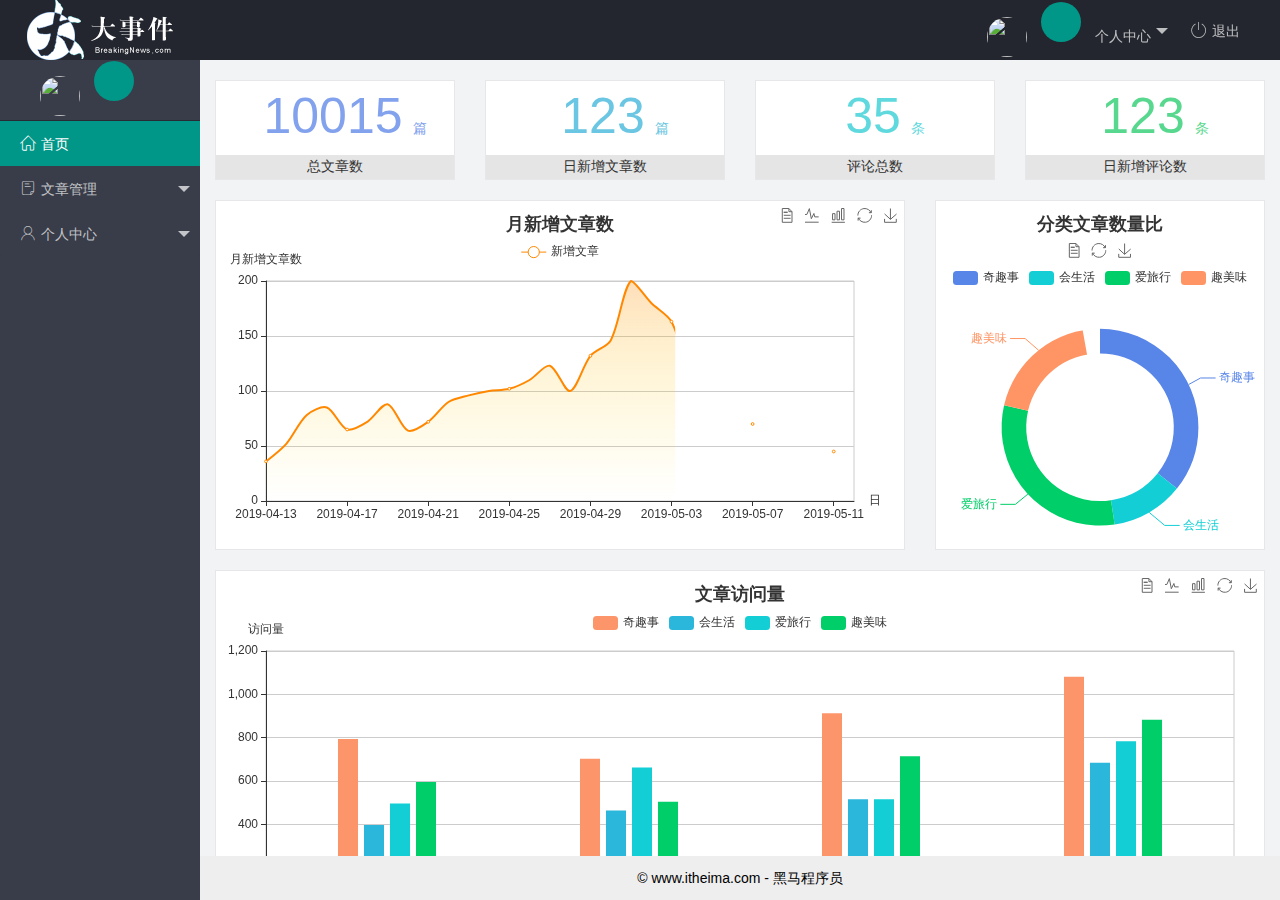
==== commit 508009d9: "完成了主业的开发" ====
--- a/index.html
+++ b/index.html
@@ -22,8 +22,8 @@
             <ul class="layui-nav layui-layout-right">
                 <li class="layui-nav-item">
                     <a href="javascript:;" class="userinfo">
-                        <img src="http://t.cn/RCzsdCq" class="layui-nav-img" />
-                        <span class="text-avatar">A</span> 个人中心
+                        <img src="https://picsum.photos/id/997/2528/3735" class="layui-nav-img" />
+                        <span class="text-avatar"></span> 个人中心
                     </a>
                     <dl class="layui-nav-child">
                         <dd><a href="">基本资料</a></dd>
@@ -32,17 +32,16 @@
                     </dl>
                 </li>
                 <li class="layui-nav-item">
-                    <a href=""><span class="iconfont icon-tuichu"></span>退出</a>
+                    <a href="javascript:;" class="out"><span class="iconfont icon-tuichu"></span>退出</a>
                 </li>
             </ul>
         </div>
-
         <div class="layui-side layui-bg-black">
             <div class="layui-side-scroll">
                 <div class="userinfo">
-                    <img src="http://t.cn/RCzsdCq" class="layui-nav-img" />
-                    <span class="text-avatar">A</span>
-                    <span id="welcome">欢迎 ***</span>
+                    <img src="https://picsum.photos/id/997/2528/3735" class="layui-nav-img" />
+                    <span class="text-avatar"></span>
+                    <span id="welcome"></span>
                 </div>
                 <!-- 左侧导航区域（可配合layui已有的垂直导航） -->
                 <ul class="layui-nav layui-nav-tree" lay-shrink="all">
@@ -93,6 +92,10 @@
     </div>
     <!-- 导入 layui 的JS文件 -->
     <script src="/assets/lib/layui/layui.all.js"></script>
+    <script src="/assets/lib/jquery.js"></script>
+    <script src="/assets/js/base.js"></script>
+    <script src="/assets/js/index.js"></script>
+
 </body>
 
 </html>--- a/assets/css/index.css
+++ b/assets/css/index.css
@@ -5,4 +5,42 @@
 iframe {
     width: 100%;
     height: 100%;
+}
+
+.layui-icon-app {
+    padding-left: 20px;
+    padding-right: 5px;
+}
+
+.iconfont {
+    padding-right: 5px;
+}
+
+.userinfo {
+    height: 60px;
+    line-height: 60px;
+    padding-left: 40px;
+    user-select: none;
+}
+
+.layui-side-scroll .userinfo {
+    border-bottom: 1px solid #282b33;
+}
+
+.layui-nav-img {
+    height: 40px;
+    width: 40px;
+}
+
+.text-avatar {
+    display: inline-block;
+    height: 40px;
+    width: 40px;
+    background-color: #009688;
+    border-radius: 50%;
+    line-height: 40px;
+    text-align: center;
+    position: relative;
+    top: 1px;
+    margin-right: 10px;
 }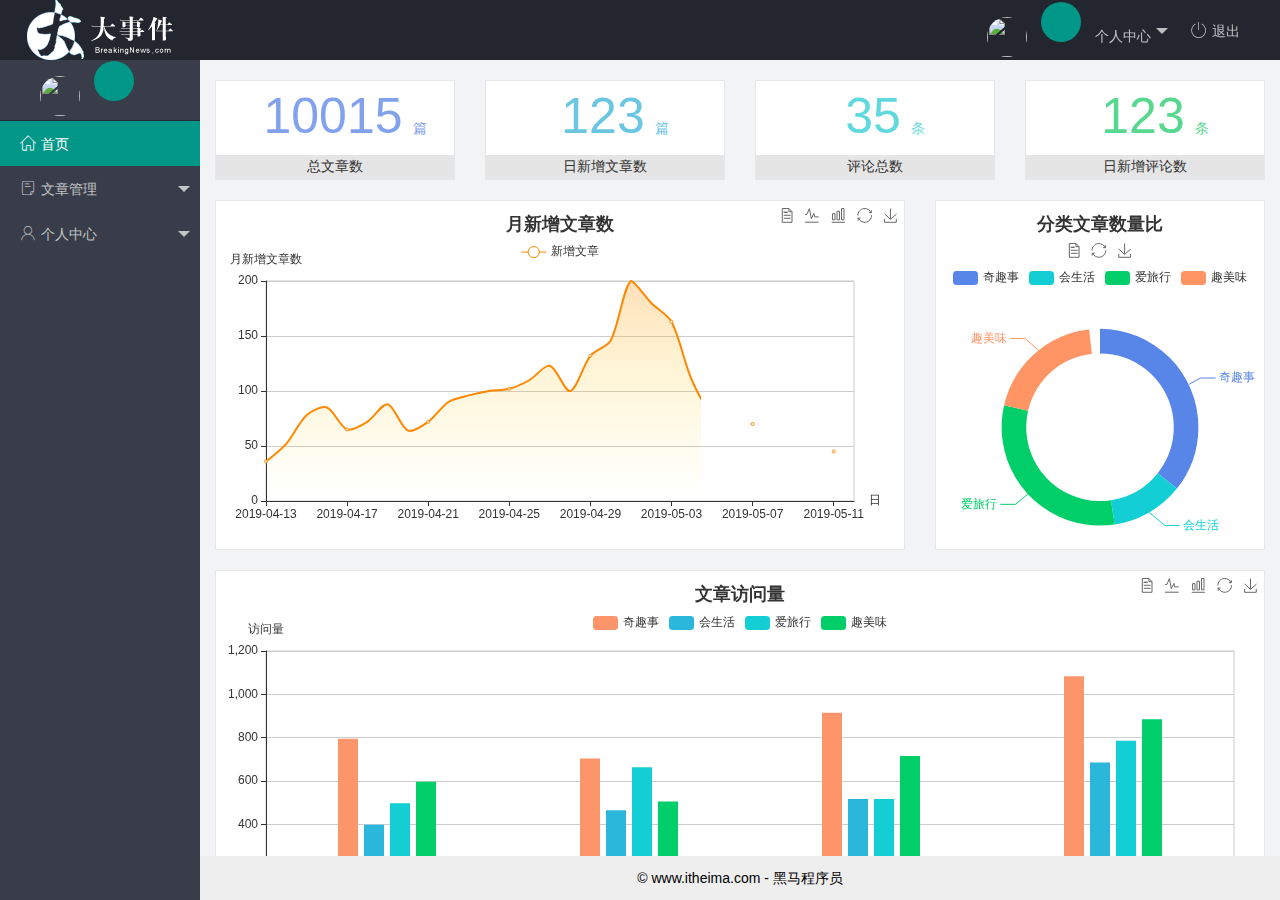
==== commit c18971ea: "合并user分支" ====
--- a/index.html
+++ b/index.html
@@ -26,9 +26,9 @@
                         <span class="text-avatar"></span> 个人中心
                     </a>
                     <dl class="layui-nav-child">
-                        <dd><a href="">基本资料</a></dd>
-                        <dd><a href="">更换头像</a></dd>
-                        <dd><a href="">重置密码</a></dd>
+                        <dd><a href="/user/user_info.html" target="fm">基本资料</a></dd>
+                        <dd><a href="/user/user_avater.html" target="fm">更换头像</a></dd>
+                        <dd><a href="/user/user_pwd.html" target="fm">重置密码</a></dd>
                     </dl>
                 </li>
                 <li class="layui-nav-item">
@@ -66,13 +66,13 @@
                         <a href="javascript:;"><span class="iconfont icon-user"></span>个人中心</a>
                         <dl class="layui-nav-child">
                             <dd>
-                                <a href="javascript:;"><i class="layui-icon layui-icon-app"></i>基本资料</a>
+                                <a href="/user/user_info.html" target="fm"><i class="layui-icon layui-icon-app"></i>基本资料</a>
                             </dd>
                             <dd>
-                                <a href="javascript:;"><i class="layui-icon layui-icon-app"></i>更换头像</a>
+                                <a href="/user/user_avater.html" target="fm"><i class="layui-icon layui-icon-app"></i>更换头像</a>
                             </dd>
                             <dd>
-                                <a href="javascript:;"><i class="layui-icon layui-icon-app"></i>重置密码</a>
+                                <a href="/user/user_pwd.html" target="fm"><i class="layui-icon layui-icon-app"></i>重置密码</a>
                             </dd>
                         </dl>
                     </li>
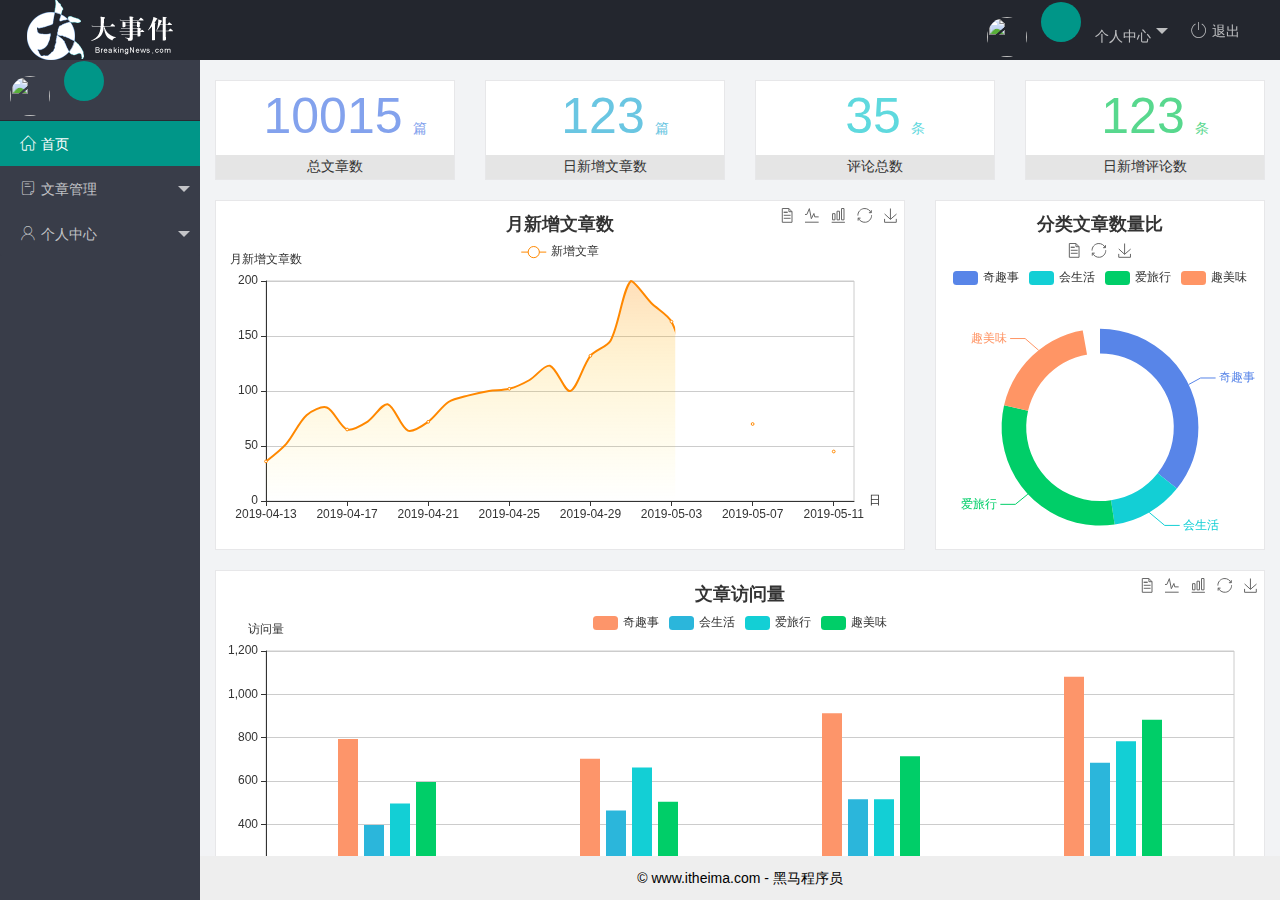
==== commit 03c61c13: "最后一次保存" ====
--- a/index.html
+++ b/index.html
@@ -52,13 +52,13 @@
                         <a class="" href="javascript:;"><span class="iconfont icon-16"></span>文章管理</a>
                         <dl class="layui-nav-child">
                             <dd>
-                                <a href="javascript:;"><i class="layui-icon layui-icon-app"></i>文章类别</a>
+                                <a href="/article/article.html" target="fm"><i class="layui-icon layui-icon-app"></i>文章类别</a>
                             </dd>
                             <dd>
-                                <a href="javascript:;"><i class="layui-icon layui-icon-app"></i>文章列表</a>
+                                <a href="/article/article-lb.html" target="fm"><i class="layui-icon layui-icon-app"></i>文章列表</a>
                             </dd>
                             <dd>
-                                <a href="javascript:;"><i class="layui-icon layui-icon-app"></i>发布文章</a>
+                                <a href="/article/article-fbwz.html" target="fm"><i class="layui-icon layui-icon-app"></i>发布文章</a>
                             </dd>
                         </dl>
                     </li>
--- a/assets/css/index.css
+++ b/assets/css/index.css
@@ -19,7 +19,7 @@
 .userinfo {
     height: 60px;
     line-height: 60px;
-    padding-left: 40px;
+    padding-left: 10px;
     user-select: none;
 }
 
